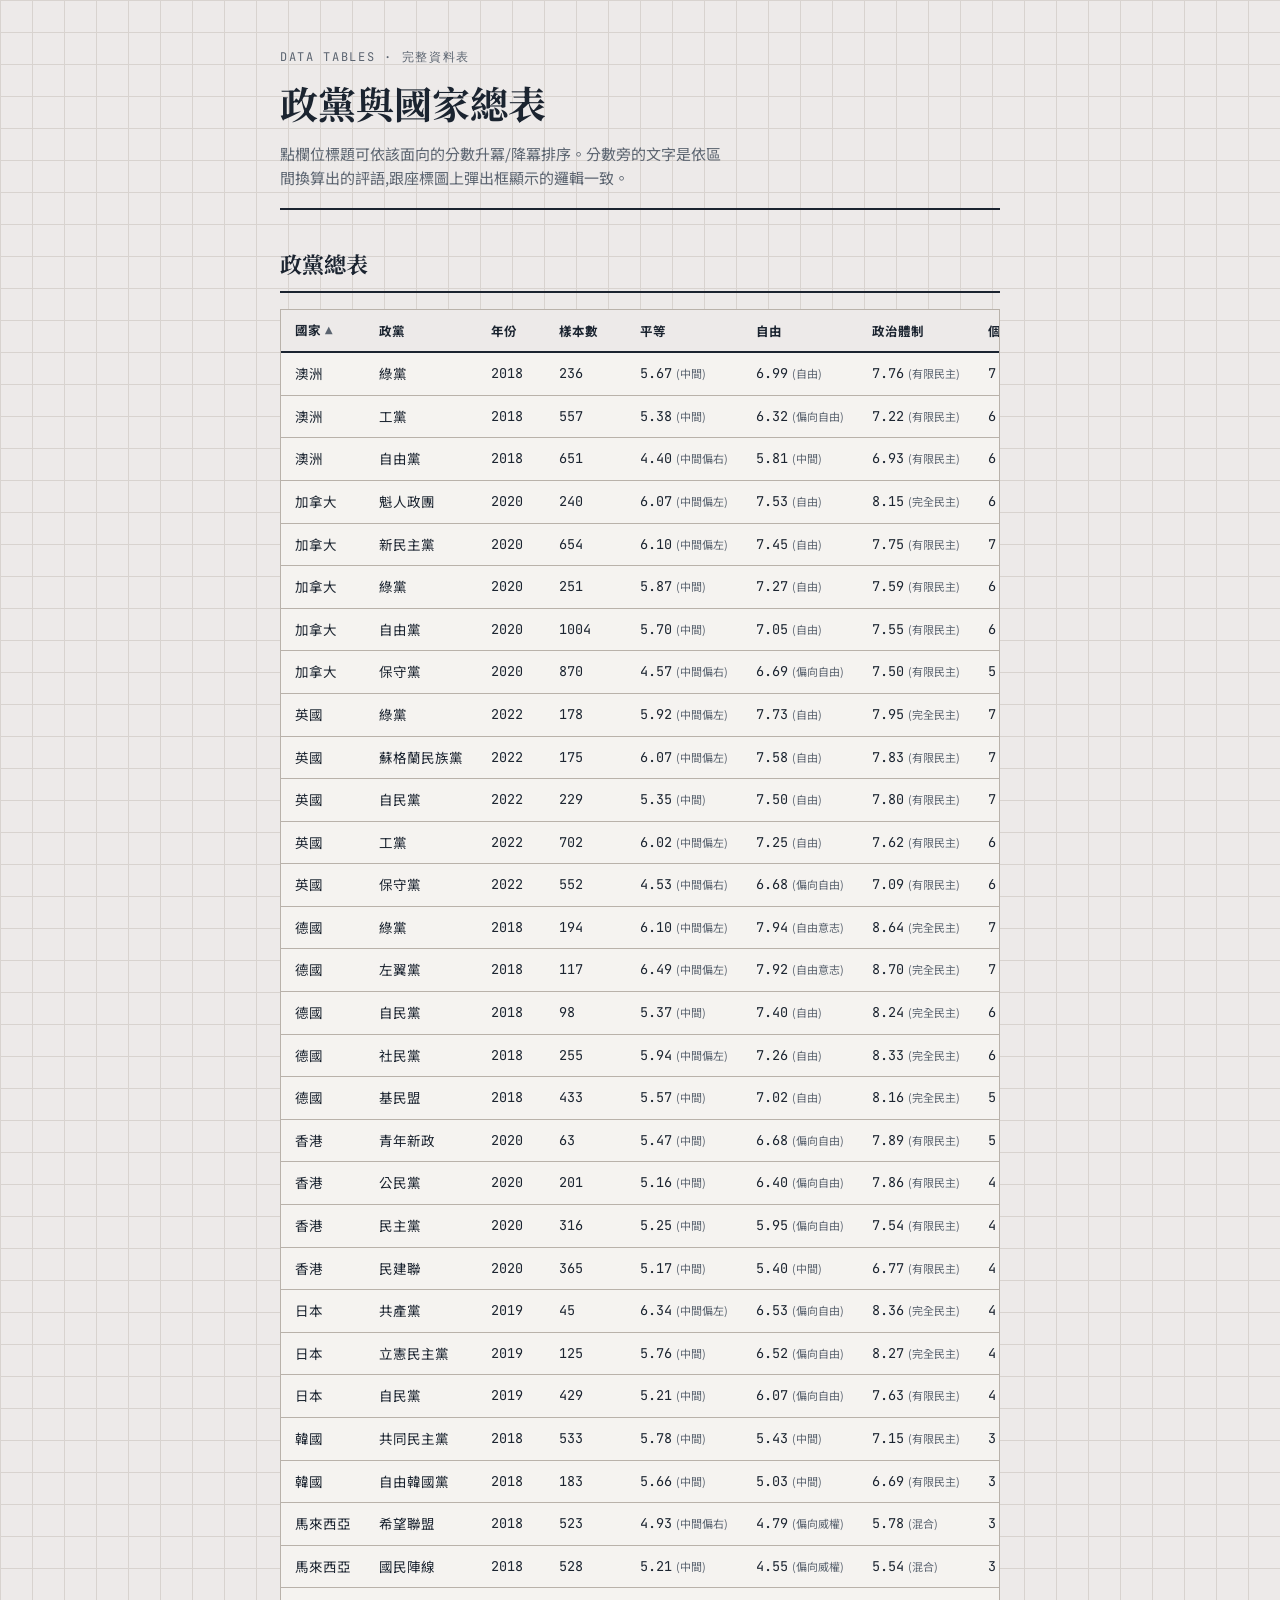
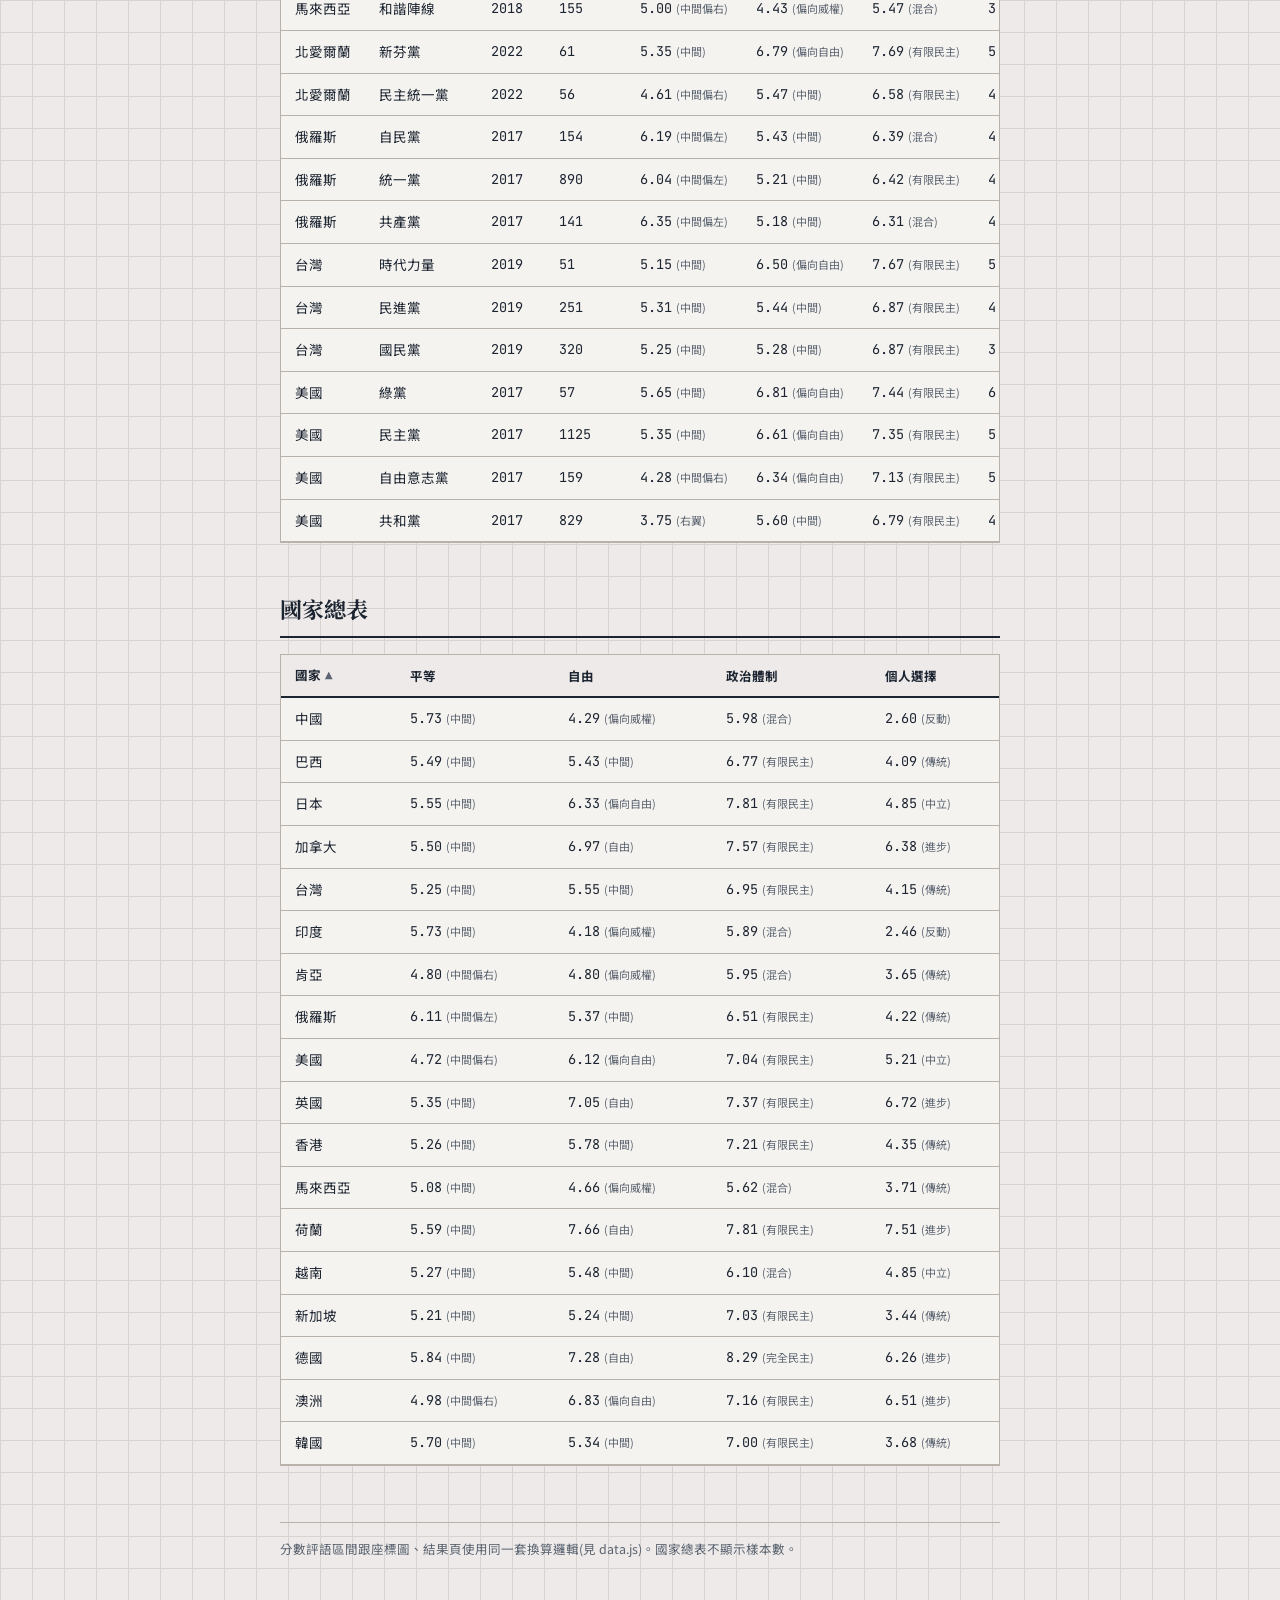
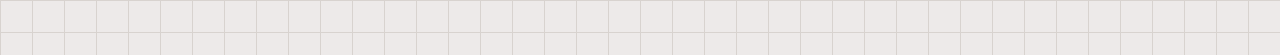
==== data-tables.html @ b5290399 "Add files via upload" ====
<!DOCTYPE html>
<html lang="zh-Hant">
<head>
<meta charset="UTF-8">
<meta name="viewport" content="width=device-width, initial-scale=1.0">
<title>完整資料表 — 政治價值測驗</title>
<link rel="stylesheet" href="style.css">
</head>
<body>
<div class="wrap">

  <header class="masthead">
    <div class="eyebrow">DATA TABLES · 完整資料表</div>
    <h1>政黨與國家總表</h1>
    <p>點欄位標題可依該面向的分數升冪/降冪排序。分數旁的文字是依區間換算出的評語,跟座標圖上彈出框顯示的邏輯一致。</p>
  </header>

  <section>
    <h2 class="section-heading">政黨總表</h2>
    <div class="table-scroll">
      <table class="data-table" id="party-table">
        <thead>
          <tr>
            <th data-key="country" class="sortable">國家</th>
            <th data-key="party" class="sortable">政黨</th>
            <th data-key="year" class="sortable">年份</th>
            <th data-key="n" class="sortable">樣本數</th>
            <th data-key="equality" class="sortable">平等</th>
            <th data-key="liberty" class="sortable">自由</th>
            <th data-key="democracy" class="sortable">政治體制</th>
            <th data-key="individual" class="sortable">個人選擇</th>
          </tr>
        </thead>
        <tbody id="party-tbody"></tbody>
      </table>
    </div>
  </section>

  <section>
    <h2 class="section-heading">國家總表</h2>
    <div class="table-scroll">
      <table class="data-table" id="country-table">
        <thead>
          <tr>
            <th data-key="country" class="sortable">國家</th>
            <th data-key="equality" class="sortable">平等</th>
            <th data-key="liberty" class="sortable">自由</th>
            <th data-key="democracy" class="sortable">政治體制</th>
            <th data-key="individual" class="sortable">個人選擇</th>
          </tr>
        </thead>
        <tbody id="country-tbody"></tbody>
      </table>
    </div>
  </section>

  <div class="footer-note">
    分數評語區間跟座標圖、結果頁使用同一套換算邏輯(見 data.js)。國家總表不顯示樣本數。
  </div>
</div>

<script type="module" src="data-tables.js"></script>
</body>
</html>
---- style.css ----
@import url('https://fonts.googleapis.com/css2?family=Noto+Serif+TC:wght@500;700&family=Noto+Sans+TC:wght@400;500;700&family=JetBrains+Mono:wght@400;600&display=swap');

:root {
  --paper: #EDEAE9;
  --paper-line: #D8D3CF;
  --ink: #1B2430;
  --ink-soft: #5B6470;
  --rule: #B9B2AA;

  --c-equality: #B4791F;   /* 琥珀 */
  --c-liberty: #3B5BA5;    /* 靛藍 */
  --c-democracy: #A63D40;  /* 磚紅 */
  --c-individual: #3F6C51; /* 墨綠 */

  --card: #F5F3F0;
  --focus: #1B2430;
}

* { box-sizing: border-box; }

html { scroll-behavior: smooth; }

body {
  margin: 0;
  background: var(--paper);
  background-image:
    linear-gradient(var(--paper-line) 1px, transparent 1px),
    linear-gradient(90deg, var(--paper-line) 1px, transparent 1px);
  background-size: 32px 32px;
  color: var(--ink);
  font-family: 'Noto Sans TC', sans-serif;
  line-height: 1.6;
  min-height: 100vh;
}

@media (prefers-reduced-motion: reduce) {
  * { animation: none !important; transition: none !important; }
}

.wrap {
  max-width: 760px;
  margin: 0 auto;
  padding: 48px 20px 96px;
}

/* ---------- Header ---------- */
.masthead {
  border-bottom: 2px solid var(--ink);
  padding-bottom: 18px;
  margin-bottom: 36px;
}
.masthead .eyebrow {
  font-family: 'JetBrains Mono', monospace;
  font-size: 12px;
  letter-spacing: 0.14em;
  text-transform: uppercase;
  color: var(--ink-soft);
}
.masthead h1 {
  font-family: 'Noto Serif TC', serif;
  font-weight: 700;
  font-size: clamp(28px, 5vw, 38px);
  margin: 6px 0 8px;
}
.masthead p {
  color: var(--ink-soft);
  font-size: 15px;
  max-width: 56ch;
  margin: 0;
}

/* ---------- Intro screen ---------- */
.intro-card {
  background: var(--card);
  border: 1px solid var(--rule);
  padding: 28px;
}
.intro-card ul {
  padding-left: 20px;
  margin: 16px 0;
}
.intro-card li { margin-bottom: 6px; }

/* ---------- 通用章節樣式(供其他頁面擴充使用) ---------- */
.section-heading {
  font-family: 'Noto Serif TC', serif;
  font-weight: 700;
  font-size: 22px;
  margin: 48px 0 16px;
  padding-bottom: 10px;
  border-bottom: 2px solid var(--ink);
}
section:first-of-type .section-heading { margin-top: 0; }

.content-card {
  background: var(--card);
  border: 1px solid var(--rule);
  padding: 28px;
}
.content-card ul {
  padding-left: 20px;
  margin: 16px 0;
}
.content-card li { margin-bottom: 6px; }
.content-card p:first-child { margin-top: 0; }
.content-card p:last-child { margin-bottom: 0; }

/* ---------- 資料總表 ---------- */
.table-scroll {
  overflow-x: auto;
  border: 1px solid var(--rule);
  background: var(--card);
}
.data-table {
  width: 100%;
  border-collapse: collapse;
  font-size: 13.5px;
  white-space: nowrap;
}
.data-table th, .data-table td {
  padding: 10px 14px;
  text-align: left;
  border-bottom: 1px solid var(--rule);
}
.data-table thead th {
  font-family: 'Noto Sans TC', sans-serif;
  font-weight: 700;
  font-size: 12.5px;
  color: var(--ink);
  background: var(--paper);
  border-bottom: 2px solid var(--ink);
  position: sticky;
  top: 0;
}
.data-table th.sortable {
  cursor: pointer;
  user-select: none;
}
.data-table th.sortable:hover { color: var(--c-liberty); }
.data-table th.sortable::after {
  content: "";
  display: inline-block;
  width: 10px;
  margin-left: 4px;
  font-family: 'JetBrains Mono', monospace;
  color: var(--ink-soft);
}
.data-table th.sorted-asc::after { content: "▲"; }
.data-table th.sorted-desc::after { content: "▼"; }
.data-table td.num {
  font-family: 'JetBrains Mono', monospace;
}
.data-table tbody tr:hover { background: rgba(27,36,48,0.04); }
.table-tier {
  font-family: 'Noto Sans TC', sans-serif;
  font-size: 11px;
  color: var(--ink-soft);
  margin-left: 4px;
}

.btn {
  font-family: 'Noto Sans TC', sans-serif;
  font-weight: 700;
  font-size: 15px;
  border: 2px solid var(--ink);
  background: var(--ink);
  color: var(--paper);
  padding: 13px 26px;
  cursor: pointer;
  letter-spacing: 0.02em;
  transition: transform 0.12s ease, background 0.12s ease;
}
.btn:hover { background: #333c48; }
.btn:active { transform: translateY(1px); }
.btn:focus-visible { outline: 3px solid var(--c-liberty); outline-offset: 2px; }
.btn.secondary {
  background: transparent;
  color: var(--ink);
}
.btn.secondary:hover { background: rgba(27,36,48,0.06); }
.btn:disabled { opacity: 0.35; cursor: not-allowed; }

/* ---------- Progress ---------- */
.progress-row {
  display: flex;
  align-items: baseline;
  justify-content: space-between;
  margin-bottom: 14px;
  font-family: 'JetBrains Mono', monospace;
  font-size: 13px;
  color: var(--ink-soft);
}
.progress-track {
  height: 3px;
  background: var(--rule);
  margin-bottom: 32px;
  position: relative;
}
.progress-fill {
  height: 100%;
  background: var(--ink);
  transition: width 0.25s ease;
}

/* ---------- Question card ---------- */
.q-card {
  background: var(--card);
  border: 1px solid var(--rule);
  padding: 32px 28px;
  margin-bottom: 24px;
}
.q-text {
  font-family: 'Noto Serif TC', serif;
  font-weight: 500;
  font-size: 20px;
  margin: 0 0 20px;
}

.q-item {
  font-family: 'Noto Sans TC', sans-serif;
  font-weight: 700;
  font-size: 16px;
  color: var(--ink);
  margin: 0 0 24px;
}

.pair-labels {
  display: flex;
  justify-content: space-between;
  font-family: 'Noto Sans TC', sans-serif;
  font-weight: 700;
  font-size: 15px;
  color: var(--ink);
  gap: 16px;
  margin-bottom: 24px;
}
.pair-labels span:first-child { text-align: left; }
.pair-labels span:last-child { text-align: right; }

/* scale row: 1-10 buttons */
.scale-row {
  display: flex;
  gap: 6px;
  flex-wrap: nowrap;
}
.scale-row.of4 .scale-btn { flex: 1; }
.scale-btn {
  flex: 1;
  aspect-ratio: 1;
  min-width: 0;
  border: 1.5px solid var(--rule);
  background: var(--paper);
  font-family: 'JetBrains Mono', monospace;
  font-size: 13px;
  color: var(--ink);
  cursor: pointer;
  display: flex;
  align-items: center;
  justify-content: center;
  transition: all 0.1s ease;
}
.scale-btn:hover { border-color: var(--ink); }
.scale-btn:focus-visible { outline: 3px solid var(--c-liberty); outline-offset: 2px; }
.scale-btn.selected {
  background: var(--ink);
  border-color: var(--ink);
  color: var(--paper);
}
.scale-endlabels {
  display: flex;
  justify-content: space-between;
  font-size: 12px;
  color: var(--ink-soft);
  margin-top: 8px;
}

.q-note {
  font-family: 'JetBrains Mono', monospace;
  font-size: 11.5px;
  color: var(--ink-soft);
  margin: -12px 0 20px;
}

.choice-list { display: flex; flex-direction: column; gap: 8px; }
.choice-btn {
  text-align: left;
  border: 1.5px solid var(--rule);
  background: var(--paper);
  padding: 12px 16px;
  font-family: 'Noto Sans TC', sans-serif;
  font-size: 14.5px;
  cursor: pointer;
  transition: all 0.1s ease;
}
.choice-btn:hover { border-color: var(--ink); }
.choice-btn.selected { background: var(--ink); border-color: var(--ink); color: var(--paper); }
.choice-btn:focus-visible { outline: 3px solid var(--c-liberty); outline-offset: 2px; }

.nav-row {
  display: flex;
  justify-content: space-between;
  align-items: center;
}
.nav-hint {
  font-family: 'JetBrains Mono', monospace;
  font-size: 12px;
  color: var(--ink-soft);
}

/* ---------- Ideology panel (nearest party + progress bars) ---------- */
.ideology-panel {
  background: var(--card);
  border: 1.5px solid var(--ink);
  padding: 28px;
  margin-bottom: 8px;
}
.match-sentence {
  font-family: 'Noto Serif TC', serif;
  font-size: 20px;
  font-weight: 500;
  margin: 0 0 26px;
  text-align: center;
}
.match-sentence strong { color: var(--c-democracy); }

.ibar-row { margin-bottom: 22px; }
.ibar-row:last-child { margin-bottom: 0; }
.ibar-tier {
  font-family: 'Noto Serif TC', serif;
  font-weight: 700;
  font-size: 17px;
  text-align: center;
  margin-bottom: 8px;
}
.ibar-tier-value {
  font-family: 'JetBrains Mono', monospace;
  font-weight: 400;
  font-size: 13px;
  color: var(--ink-soft);
  margin-left: 4px;
}
.ibar-track {
  position: relative;
  width: 100%;
  display: flex;
  border: 1px solid var(--rule);
  overflow: hidden;
}
.ibar-track.big { height: 22px; }
.ibar-track.small { height: 10px; }
.ibar-fill-left { background: var(--c-equality); }
.ibar-fill-right { background: var(--c-democracy); }
.ibar-fill-single { background: var(--c-liberty); height: 100%; }
.ibar-marker {
  position: absolute;
  top: -3px;
  bottom: -3px;
  width: 2px;
  background: var(--ink);
  transform: translateX(-1px);
}
.ibar-endlabels {
  display: flex;
  justify-content: space-between;
  font-size: 12px;
  color: var(--ink-soft);
  margin-top: 6px;
}
.ibar-explanation {
  font-size: 12.5px;
  margin: 8px 0 0;
  line-height: 1.5;
  text-align: center;
}
.ibar-explanation.placeholder {
  color: var(--ink-soft);
}

.ibar-small-group {
  margin-top: 26px;
  padding-top: 20px;
  display: grid;
  grid-template-columns: 1fr 1fr;
  gap: 20px;
}
.ibar-small-header {
  display: flex;
  justify-content: space-between;
  font-size: 13px;
  margin-bottom: 6px;
}
.ibar-small-header strong { font-family: 'JetBrains Mono', monospace; }

.ibar-overall-note {
  margin-top: 24px;
  padding-top: 18px;
  border-top: 1px solid var(--rule);
  font-size: 13px;
  line-height: 1.6;
  text-align: center;
}
.ibar-overall-note.placeholder {
  color: var(--ink-soft);
  text-align: center;
}

@media (max-width: 480px) {
  .ibar-small-group { grid-template-columns: 1fr; }
}

.chart-block { margin: 40px 0; }
.chart-percentile {
  font-family: 'JetBrains Mono', monospace;
  font-size: 12.5px;
  color: var(--ink-soft);
  line-height: 1.6;
  border: 1px solid var(--rule);
  background: var(--card);
  padding: 10px 14px;
  margin-bottom: 14px;
}
.chart-percentile:empty { display: none; }
.chart-percentile p { margin: 0; }
.chart-head {
  display: flex;
  justify-content: space-between;
  align-items: baseline;
  margin-bottom: 10px;
  flex-wrap: wrap;
  gap: 10px;
}
.chart-title-group {
  display: inline-flex;
  align-items: center;
  gap: 8px;
}
.chart-title {
  font-family: 'Noto Serif TC', serif;
  font-weight: 700;
  font-size: 18px;
}
.info-btn {
  width: 20px;
  height: 20px;
  border-radius: 50%;
  border: 1.5px solid var(--ink-soft);
  background: transparent;
  color: var(--ink-soft);
  font-family: 'JetBrains Mono', monospace;
  font-size: 12px;
  line-height: 1;
  cursor: pointer;
  display: inline-flex;
  align-items: center;
  justify-content: center;
  padding: 0;
}
.info-btn:focus-visible { outline: 3px solid var(--c-liberty); outline-offset: 2px; }
@media (hover: hover) and (pointer: fine) {
  .info-btn:hover { border-color: var(--ink); color: var(--ink); }
}
.toggle-group {
  display: inline-flex;
  border: 1.5px solid var(--ink);
}
.toggle-group button {
  font-family: 'JetBrains Mono', monospace;
  font-size: 12px;
  padding: 6px 12px;
  border: none;
  background: transparent;
  color: var(--ink);
  cursor: pointer;
}
.toggle-group button.active { background: var(--ink); color: var(--paper); }
.toggle-group button:not(:last-child) { border-right: 1.5px solid var(--ink); }

svg.chart {
  width: 100%;
  height: auto;
  background: var(--card);
  border: 1px solid var(--rule);
}
.chart text { font-family: 'JetBrains Mono', monospace; fill: var(--ink-soft); }
.chart .axis-label { font-family: 'Noto Sans TC', sans-serif; fill: var(--ink); font-weight: 700; font-size: 13px; }
.chart .pole-label {
  font-family: 'Noto Sans TC', sans-serif;
  font-weight: 700;
  font-size: 12px;
  letter-spacing: 0.03em;
  fill: var(--ink-soft);
  opacity: 0.8;
}
.chart .party-dot { fill: #9aa3ad; opacity: 0.55; }
.chart .country-dot { fill: var(--c-democracy); opacity: 0.7; }
.chart .other-dot { fill: #3B5BA5; opacity: 0.55; }
.chart .dot-hitarea { cursor: pointer; }
.chart .dot-label {
  font-family: 'Noto Sans TC', sans-serif;
  font-size: 4.5px;
  fill: var(--ink-soft);
  pointer-events: none;
}
.chart .dot-label-country {
  font-size: 5px;
  font-weight: 700;
  fill: var(--c-democracy);
}
.chart .me-dot { fill: var(--c-democracy); stroke: var(--paper); stroke-width: 2; }
.chart .me-cross { stroke: var(--ink); stroke-width: 1.4; }

/* 只在滑鼠裝置上才顯示 hover 高亮,避免手機因為 :hover 規則導致第一下點擊被吃掉、要點兩下才有反應 */
@media (hover: hover) and (pointer: fine) {
  .chart .party-dot.dot-hovered { opacity: 1; }
  .chart .country-dot.dot-hovered { opacity: 1; }
  .chart .other-dot.dot-hovered { opacity: 1; }
}

.footer-actions {
  display: flex;
  gap: 12px;
  margin-top: 12px;
  flex-wrap: wrap;
}

.status-msg {
  font-family: 'JetBrains Mono', monospace;
  font-size: 13px;
  margin-top: 10px;
}
.status-msg.ok { color: var(--c-individual); }
.status-msg.err { color: var(--c-democracy); }

.hidden { display: none !important; }

/* ---------- Dot click popover ---------- */
.dot-popover {
  position: fixed;
  z-index: 50;
  background: var(--ink);
  color: var(--paper);
  padding: 12px 14px;
  min-width: 150px;
  max-width: 220px;
  box-shadow: 0 6px 18px rgba(0,0,0,0.22);
  --arrow-left: 50%;
}
.dot-popover-title {
  font-family: 'Noto Sans TC', sans-serif;
  font-weight: 700;
  font-size: 14px;
  margin-bottom: 8px;
  padding-bottom: 6px;
  border-bottom: 1px solid rgba(237,234,233,0.25);
}
.dot-popover-row {
  display: flex;
  justify-content: space-between;
  gap: 12px;
  font-family: 'JetBrains Mono', monospace;
  font-size: 13px;
  margin-top: 4px;
}
.dot-popover-n {
  font-family: 'JetBrains Mono', monospace;
  font-size: 11px;
  color: rgba(237,234,233,0.6);
  margin-bottom: 6px;
}
.dot-popover-row span { color: rgba(237,234,233,0.7); }
.dot-popover-tier {
  font-family: 'Noto Sans TC', sans-serif;
  font-weight: 400;
  font-size: 11px;
  color: rgba(237,234,233,0.7);
  margin-left: 4px;
}
.dot-popover::after {
  content: "";
  position: absolute;
  left: var(--arrow-left);
  width: 10px;
  height: 10px;
  background: var(--ink);
  transform: translateX(-50%) rotate(45deg);
}
.dot-popover.arrow-bottom::after { bottom: -5px; }
.dot-popover.arrow-top::after { top: -5px; }

.notes-block {
  background: #FFFFFF;
  border: 1px solid var(--rule);
  padding: 28px;
  margin: 32px 0;
  min-height: 120px;
}
.notes-block .placeholder {
  color: var(--ink-soft);
  text-align: center;
  margin: 0;
}

.footer-note {
  margin-top: 56px;
  padding-top: 16px;
  border-top: 1px solid var(--rule);
  font-size: 12.5px;
  color: var(--ink-soft);
}

@media (max-width: 480px) {
  .score-grid { grid-template-columns: repeat(2, 1fr); }
  .scale-row { gap: 4px; }
  .scale-btn { font-size: 11px; }
}
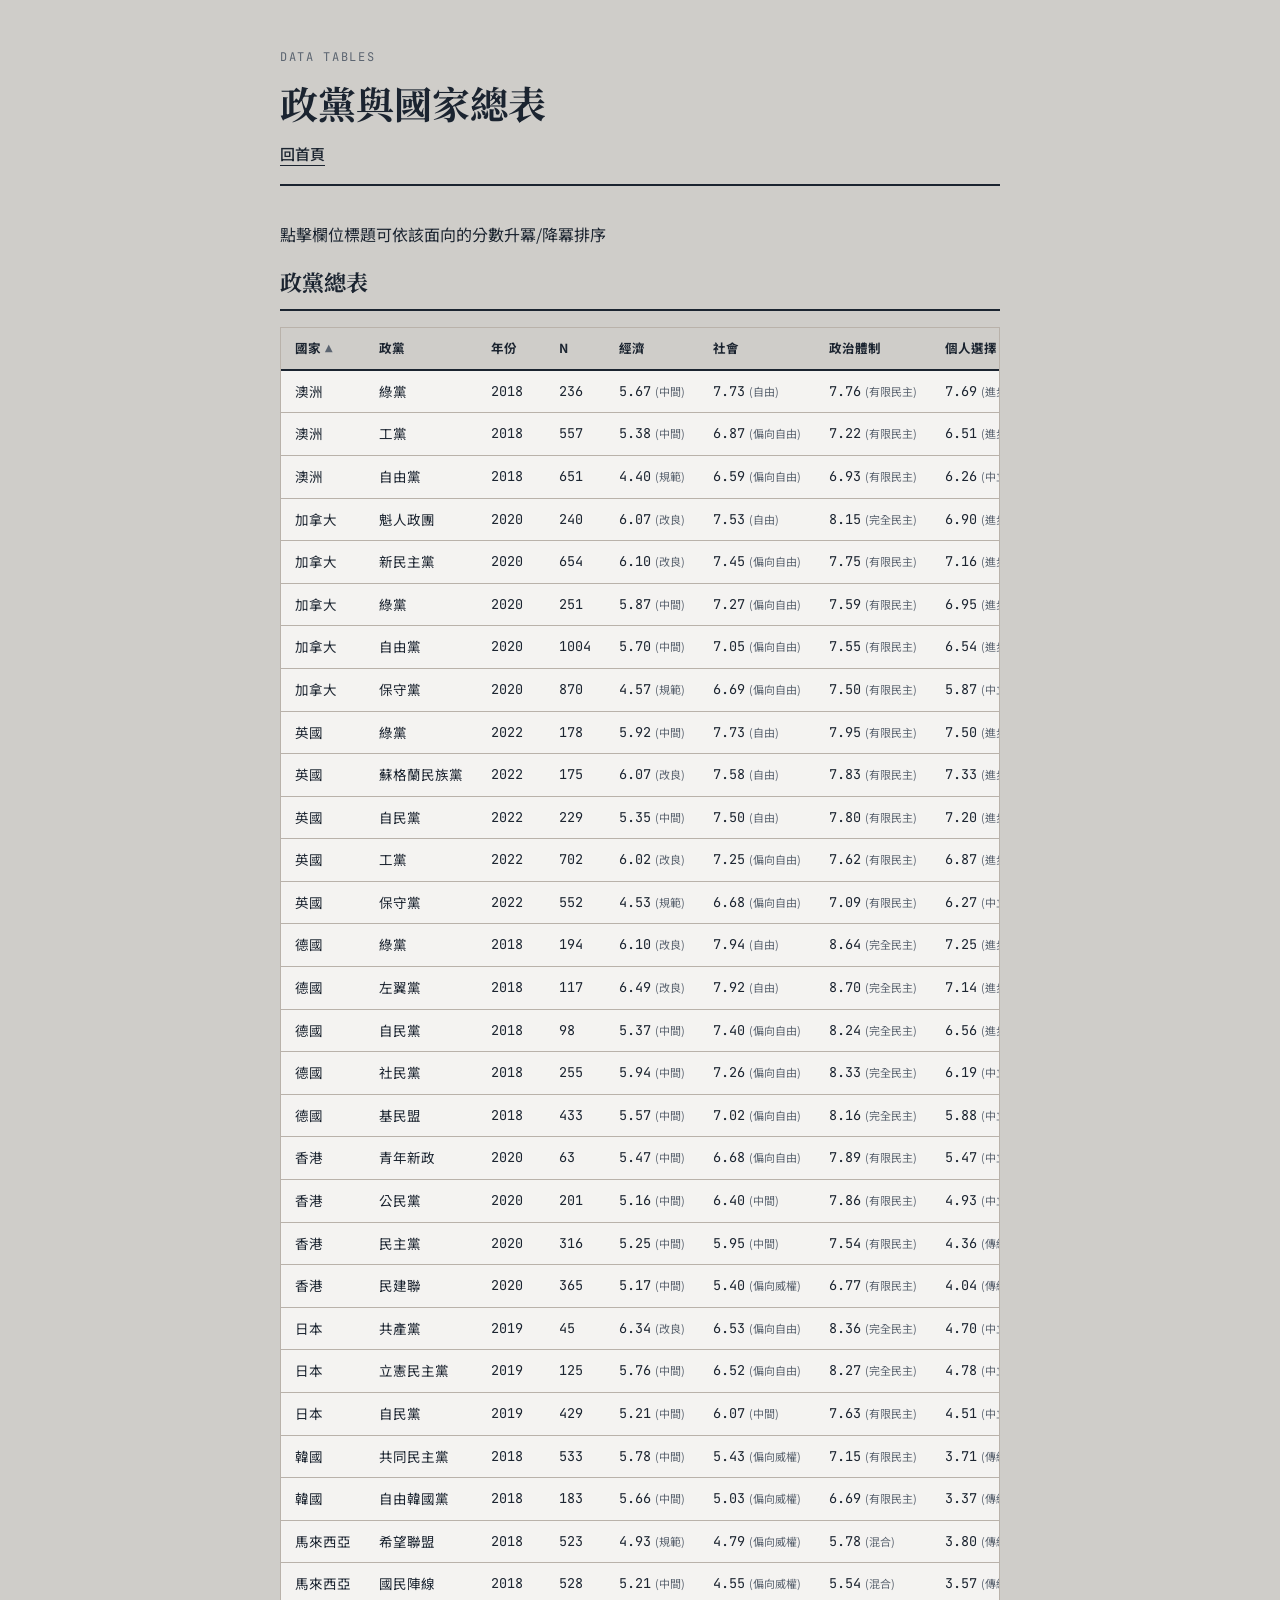
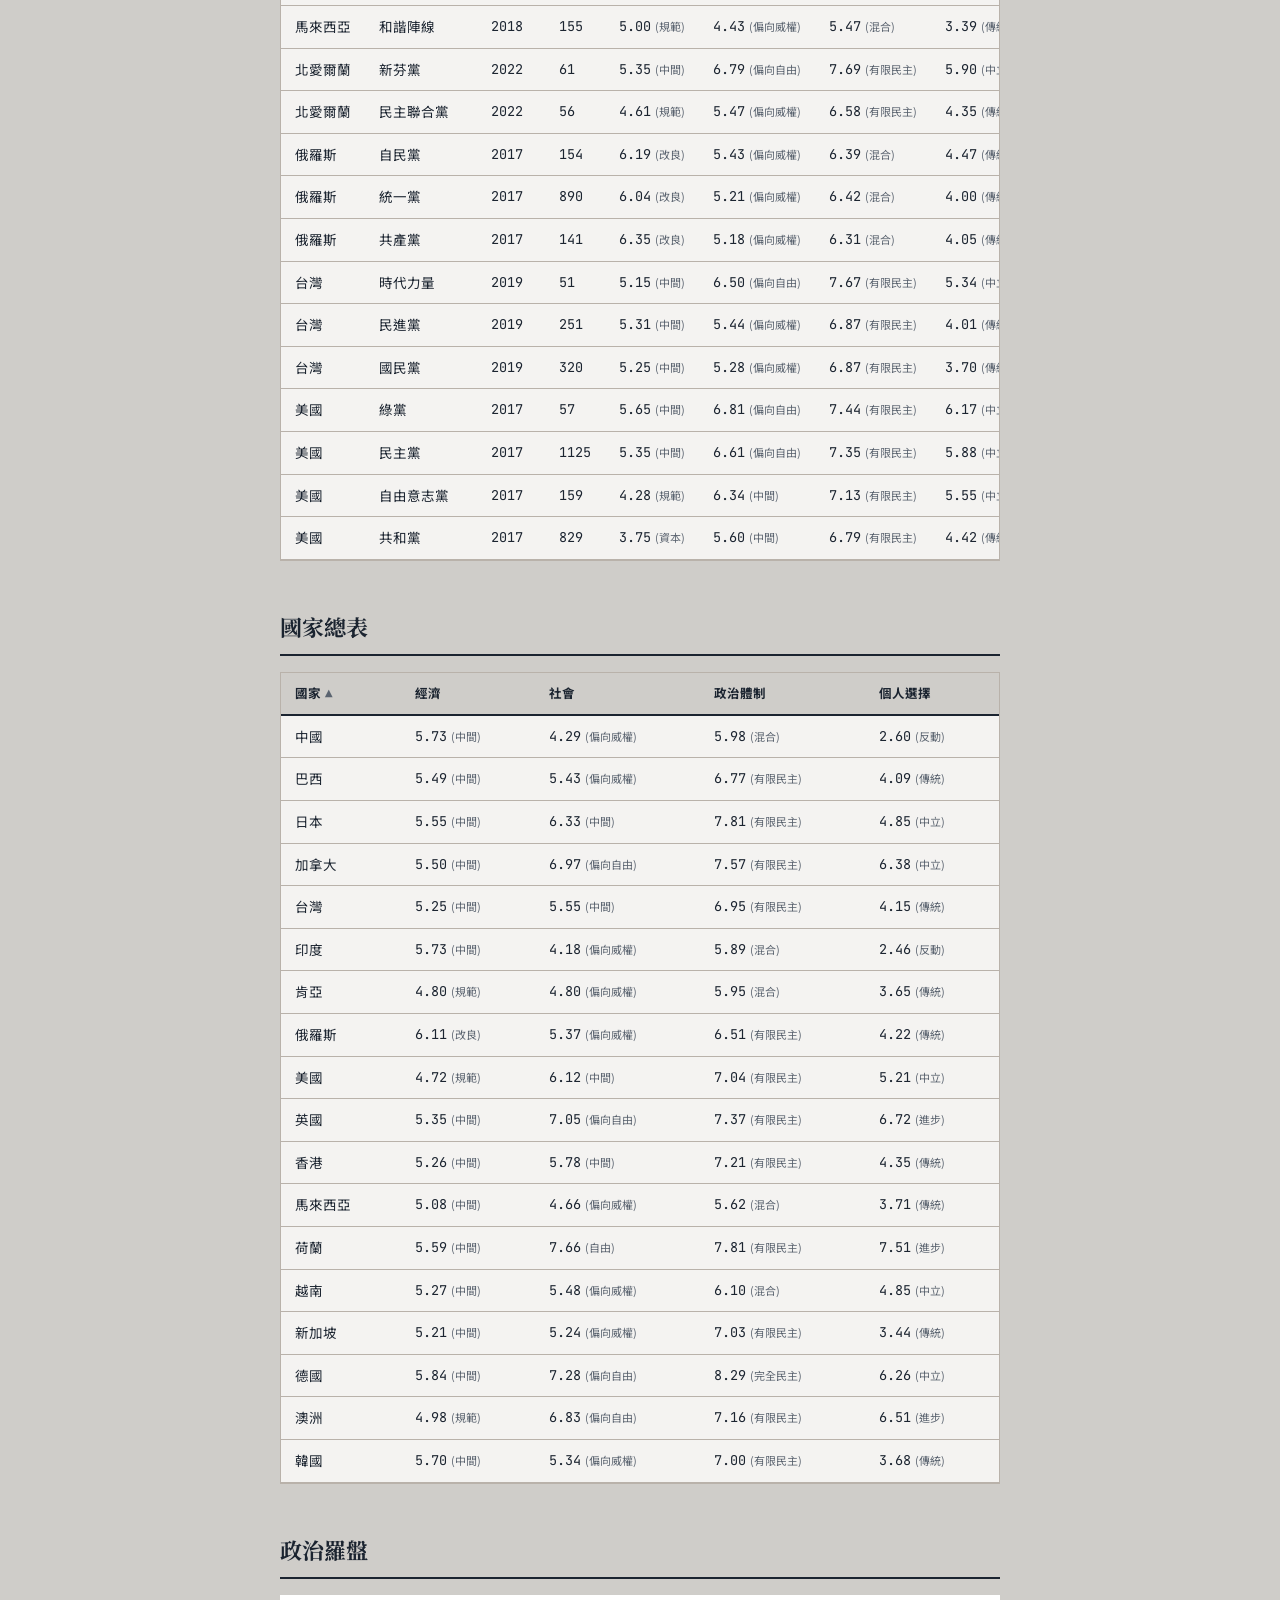
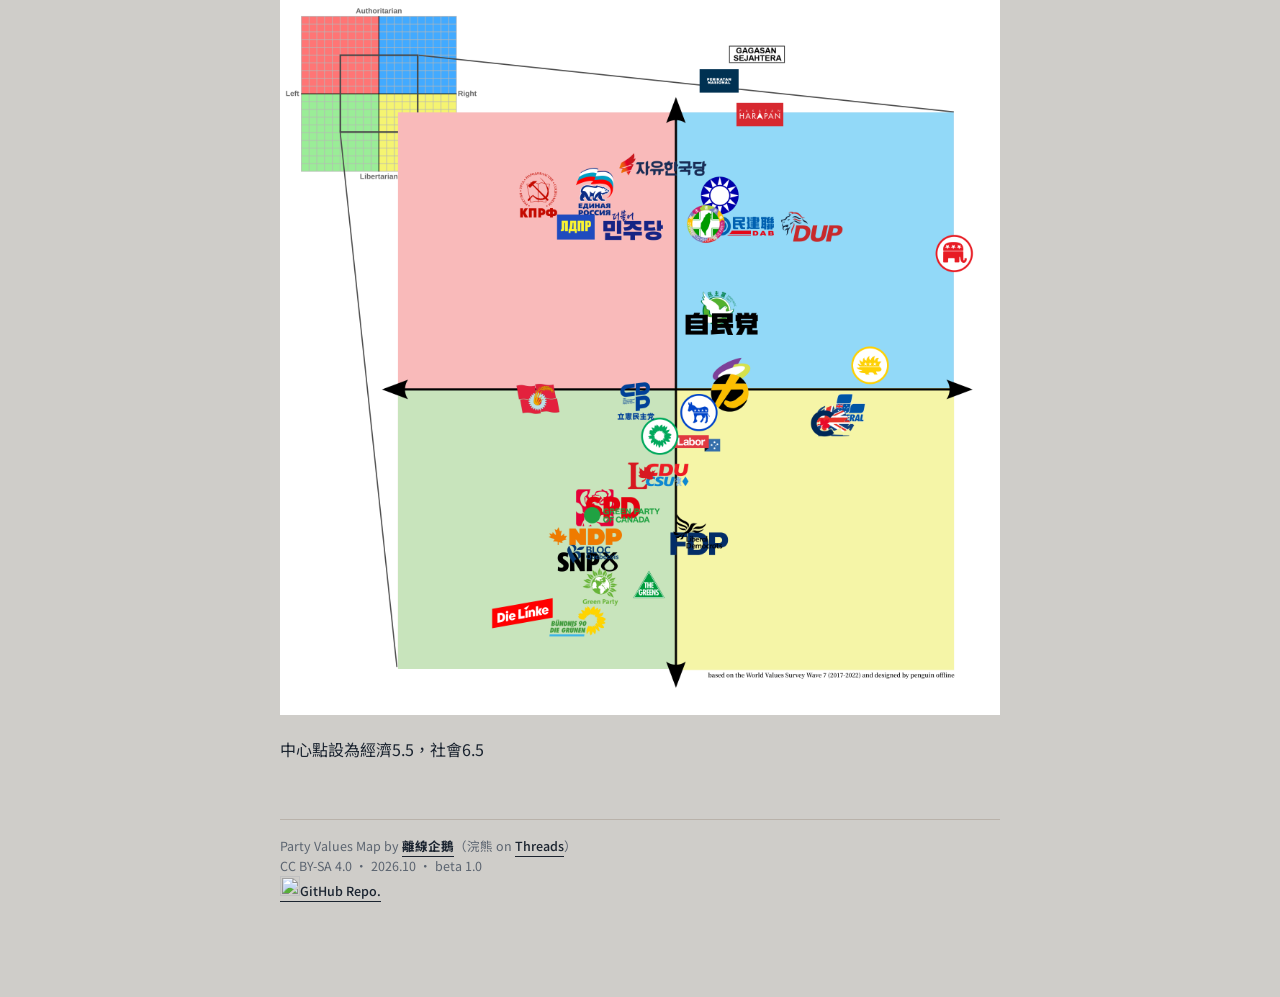
==== commit b9fee997: "手動修改用詞和footer" ====
--- a/data-tables.html
+++ b/data-tables.html
@@ -3,18 +3,19 @@
 <head>
 <meta charset="UTF-8">
 <meta name="viewport" content="width=device-width, initial-scale=1.0">
-<title>完整資料表 — 政治價值測驗</title>
+<title>世界政黨地圖 · 政黨與國家總表</title>
 <link rel="stylesheet" href="style.css">
 </head>
 <body>
 <div class="wrap">
 
   <header class="masthead">
-    <div class="eyebrow">DATA TABLES · 完整資料表</div>
+    <div class="eyebrow">DATA TABLES</div>
     <h1>政黨與國家總表</h1>
-    <p>點欄位標題可依該面向的分數升冪/降冪排序。分數旁的文字是依區間換算出的評語,跟座標圖上彈出框顯示的邏輯一致。</p>
+    <p><a href="https://pengoffline.github.io/party-map/" class="internal-link">回首頁</a></p>
   </header>
 
+  <p>點擊欄位標題可依該面向的分數升冪/降冪排序</p>
   <section>
     <h2 class="section-heading">政黨總表</h2>
     <div class="table-scroll">
@@ -24,9 +25,9 @@
             <th data-key="country" class="sortable">國家</th>
             <th data-key="party" class="sortable">政黨</th>
             <th data-key="year" class="sortable">年份</th>
-            <th data-key="n" class="sortable">樣本數</th>
-            <th data-key="equality" class="sortable">平等</th>
-            <th data-key="liberty" class="sortable">自由</th>
+            <th data-key="n" class="sortable">N</th>
+            <th data-key="equality" class="sortable">經濟</th>
+            <th data-key="liberty" class="sortable">社會</th>
             <th data-key="democracy" class="sortable">政治體制</th>
             <th data-key="individual" class="sortable">個人選擇</th>
           </tr>
@@ -43,8 +44,8 @@
         <thead>
           <tr>
             <th data-key="country" class="sortable">國家</th>
-            <th data-key="equality" class="sortable">平等</th>
-            <th data-key="liberty" class="sortable">自由</th>
+            <th data-key="equality" class="sortable">經濟</th>
+            <th data-key="liberty" class="sortable">社會</th>
             <th data-key="democracy" class="sortable">政治體制</th>
             <th data-key="individual" class="sortable">個人選擇</th>
           </tr>
@@ -54,8 +55,17 @@
     </div>
   </section>
 
+<section>
+  <h2 class="section-heading">政治羅盤</h2>
+    <img src="https://pengoffline.github.io/party-map/pictures/world_party.png" style="width: 100%; height: auto;">
+    <p>中心點設為經濟5.5，社會6.5</p>
+</section>
+  
   <div class="footer-note">
-    分數評語區間跟座標圖、結果頁使用同一套換算邏輯(見 data.js)。國家總表不顯示樣本數。
+    Party Values Map by <a href="https://linktr.ee/penguin.offline" class="internal-link"><b>離線企鵝</b></a>（浣熊 on <a href="https://www.threads.com/@_321raccoon" class="internal-link">Threads</a>）<br>
+    CC BY-SA 4.0 · 2026.10 · beta 1.0<br>
+    <a href="https://github.com/pengoffline/party-map/tree/main" class="internal-link"><img src="https://upload.wikimedia.org/wikipedia/commons/c/c2/GitHub_Invertocat_Logo.svg" width="20" height="20">GitHub Repo.</a>
+  </div>
   </div>
 </div>
 
--- a/style.css
+++ b/style.css
@@ -1,21 +1,46 @@
+/* ============================================================
+   政治價值測驗 — 全站樣式表
+   ------------------------------------------------------------
+   視覺風格:「量表紙本 / 方格紙」——米杏底 + 方格背景,墨藍文字,
+   標題用襯線字(像正式文件/選票),數據用等寬字(像儀表數字)。
+
+   共用給多個頁面:index.html(測驗+結果)、data-tables.html(總表)、
+   blank-template.html(擴充頁面範本)都引用這一份檔案。
+
+   四個維度各自有專屬顏色,全站統一,新增樣式時盡量沿用這套顏色語意:
+     --c-equality   平等 / 經濟軸
+     --c-liberty    自由 / 社會軸
+     --c-democracy  民主 / 政治體制軸
+     --c-individual 個人 / 個人選擇軸
+   ============================================================ */
+
 @import url('https://fonts.googleapis.com/css2?family=Noto+Serif+TC:wght@500;700&family=Noto+Sans+TC:wght@400;500;700&family=JetBrains+Mono:wght@400;600&display=swap');
 
+/* ---------- 全域顏色 / 字體變數 ---------- */
 :root {
-  --paper: #EDEAE9;
-  --paper-line: #D8D3CF;
-  --ink: #1B2430;
-  --ink-soft: #5B6470;
-  --rule: #B9B2AA;
-
-  --c-equality: #B4791F;   /* 琥珀 */
-  --c-liberty: #3B5BA5;    /* 靛藍 */
-  --c-democracy: #A63D40;  /* 磚紅 */
-  --c-individual: #3F6C51; /* 墨綠 */
-
-  --card: #F5F3F0;
-  --focus: #1B2430;
-}
-
+  --paper: #cfcdc9;       /* 頁面底色(米杏方格紙) */
+  --paper-line: #D8D3CF;  /* 方格紙格線顏色 */
+  --ink: #1B2430;         /* 主要文字/邊框顏色(墨藍) */
+  --ink-soft: #5B6470;    /* 次要文字顏色(較淡的墨藍灰) */
+  --rule: #B9B2AA;        /* 一般分隔線/邊框顏色(卡片邊框、表格格線等) */
+
+  /* 四個維度的識別色,全站統一使用,不要另外開新顏色 */
+  --c-equality: #FF7575;   /* 黃 — 平等 / 經濟軸 */
+  --c-liberty: #3B5BA5;    /* 藍 — 自由 / 社會軸 */
+  --c-democracy: #A63D40;  /* 黃 — 民主 / 政治體制軸(也拿來當「你的點」跟強調色用) */
+  --c-individual: #9AED97; /* 綠 — 個人 / 個人選擇軸 */
+
+  --card: #f4f3f1;   /* 卡片/區塊背景色(比頁面底色稍亮的米色) */
+  --focus: #1B2430;  /* 目前未實際使用,保留給未來 focus 樣式擴充 */
+
+  /* 結果頁四條進度條專用的粉彩填色(與上面文字/圖表用的深色識別色分開管理) */
+  --bar-equality: #FF7575;   /* 紅色 / 經濟軸 */
+  --bar-liberty: #9AED97;    /* 綠色 / 社會軸 */
+  --bar-democracy: #F5F471;  /* 黃色 / 政治體制軸 */
+  --bar-individual: #42AAFF; /* 藍色 / 個人選擇軸 */
+}
+
+/* ---------- 基本重置 / 版面 ---------- */
 * { box-sizing: border-box; }
 
 html { scroll-behavior: smooth; }
@@ -23,33 +48,33 @@
 body {
   margin: 0;
   background: var(--paper);
-  background-image:
-    linear-gradient(var(--paper-line) 1px, transparent 1px),
-    linear-gradient(90deg, var(--paper-line) 1px, transparent 1px);
-  background-size: 32px 32px;
   color: var(--ink);
   font-family: 'Noto Sans TC', sans-serif;
   line-height: 1.6;
   min-height: 100vh;
 }
 
+/* 使用者開啟「減少動態效果」的系統設定時,關閉所有動畫/轉場 */
 @media (prefers-reduced-motion: reduce) {
   * { animation: none !important; transition: none !important; }
 }
 
+/* 全站內容外層容器,固定最大寬度、置中,手機版靠 padding 留邊 */
 .wrap {
   max-width: 760px;
   margin: 0 auto;
   padding: 48px 20px 96px;
 }
 
-/* ---------- Header ---------- */
+/* 頁首大標題區(masthead)
+   用在每個頁面最上方:小標籤 + 大標題 + 一段說明文字*/
 .masthead {
   border-bottom: 2px solid var(--ink);
   padding-bottom: 18px;
   margin-bottom: 36px;
 }
 .masthead .eyebrow {
+  /* 標題上方的小標籤,例如「POLITICAL VALUES SURVEY」 */
   font-family: 'JetBrains Mono', monospace;
   font-size: 12px;
   letter-spacing: 0.14em;
@@ -59,17 +84,19 @@
 .masthead h1 {
   font-family: 'Noto Serif TC', serif;
   font-weight: 700;
-  font-size: clamp(28px, 5vw, 38px);
+  font-size: clamp(28px, 5vw, 38px); /* 隨螢幕寬度縮放,手機不會爆版 */
   margin: 6px 0 8px;
 }
 .masthead p {
   color: var(--ink-soft);
   font-size: 15px;
-  max-width: 56ch;
+  max-width: 56ch; /* 限制每行字數,避免大螢幕上一行太長不好讀 */
   margin: 0;
 }
 
-/* ---------- Intro screen ---------- */
+/* ============================================================
+   首頁介紹畫面(intro screen,index.html #screen-intro)
+   ============================================================ */
 .intro-card {
   background: var(--card);
   border: 1px solid var(--rule);
@@ -81,8 +108,12 @@
 }
 .intro-card li { margin-bottom: 6px; }
 
-/* ---------- 通用章節樣式(供其他頁面擴充使用) ---------- */
+/* ============================================================
+   通用章節樣式(給 data-tables.html / blank-template.html 等
+   「首頁以外的頁面」使用,用來做出跟首頁一致的章節區塊)
+   ============================================================ */
 .section-heading {
+  /* 章節標題:襯線粗體 + 底線,呼應 .masthead h1 的風格但層級較小 */
   font-family: 'Noto Serif TC', serif;
   font-weight: 700;
   font-size: 22px;
@@ -90,9 +121,11 @@
   padding-bottom: 10px;
   border-bottom: 2px solid var(--ink);
 }
+/* 頁面第一個章節標題不用留這麼多上方留白(masthead 已經有留白了) */
 section:first-of-type .section-heading { margin-top: 0; }
 
 .content-card {
+  /* 一般內文卡片,樣式跟 .intro-card / .q-card 系出同源(米色卡片+邊框) */
   background: var(--card);
   border: 1px solid var(--rule);
   padding: 28px;
@@ -105,8 +138,11 @@
 .content-card p:first-child { margin-top: 0; }
 .content-card p:last-child { margin-bottom: 0; }
 
-/* ---------- 資料總表 ---------- */
+/* ============================================================
+   資料總表(data-tables.html:政黨總表 / 國家總表)
+   ============================================================ */
 .table-scroll {
+  /* 表格在手機上可能會太寬,外層包一層可以左右滑動的容器 */
   overflow-x: auto;
   border: 1px solid var(--rule);
   background: var(--card);
@@ -115,7 +151,7 @@
   width: 100%;
   border-collapse: collapse;
   font-size: 13.5px;
-  white-space: nowrap;
+  white-space: nowrap; /* 每個儲存格內容不換行,避免表格高度亂跳 */
 }
 .data-table th, .data-table td {
   padding: 10px 14px;
@@ -129,14 +165,15 @@
   color: var(--ink);
   background: var(--paper);
   border-bottom: 2px solid var(--ink);
-  position: sticky;
+  position: sticky; /* 往下滑動內容時表頭固定不動 */
   top: 0;
 }
 .data-table th.sortable {
   cursor: pointer;
-  user-select: none;
+  user-select: none; /* 避免連續點擊排序時不小心選取到文字 */
 }
 .data-table th.sortable:hover { color: var(--c-liberty); }
+/* 用 ::after 偽元素預留排序箭頭的位置,平常是空的,排序後才會顯示 ▲/▼ */
 .data-table th.sortable::after {
   content: "";
   display: inline-block;
@@ -148,16 +185,21 @@
 .data-table th.sorted-asc::after { content: "▲"; }
 .data-table th.sorted-desc::after { content: "▼"; }
 .data-table td.num {
+  /* 數字類欄位(分數、年份、樣本數)一律用等寬字,方便直向比對數字 */
   font-family: 'JetBrains Mono', monospace;
 }
 .data-table tbody tr:hover { background: rgba(27,36,48,0.04); }
 .table-tier {
+  /* 分數欄位裡跟在數字後面的評語文字,例如「6.75(中間偏左)」的「(中間偏左)」 */
   font-family: 'Noto Sans TC', sans-serif;
   font-size: 11px;
   color: var(--ink-soft);
   margin-left: 4px;
 }
 
+/* ============================================================
+   按鈕(全站共用:開始測驗、上一題/下一題、重新測驗等)
+   ============================================================ */
 .btn {
   font-family: 'Noto Sans TC', sans-serif;
   font-weight: 700;
@@ -171,16 +213,21 @@
   transition: transform 0.12s ease, background 0.12s ease;
 }
 .btn:hover { background: #333c48; }
-.btn:active { transform: translateY(1px); }
+.btn:active { transform: translateY(1px); } /* 按下去有輕微下沉回饋 */
 .btn:focus-visible { outline: 3px solid var(--c-liberty); outline-offset: 2px; }
 .btn.secondary {
+  /* 次要按鈕(例如「上一題」「重新測驗」):鏤空樣式,不搶主要按鈕的視覺焦點 */
   background: transparent;
   color: var(--ink);
 }
 .btn.secondary:hover { background: rgba(27,36,48,0.06); }
 .btn:disabled { opacity: 0.35; cursor: not-allowed; }
 
-/* ---------- Progress ---------- */
+/* ============================================================
+   測驗進度條(quiz #progress-label / #progress-fill)
+   計分題(26 題)用真實比例;附加題(demoAnswers 那 4 題)
+   固定顯示滿格,詳見 app.js renderDemoQuestion() 的註解
+   ============================================================ */
 .progress-row {
   display: flex;
   align-items: baseline;
@@ -202,7 +249,9 @@
   transition: width 0.25s ease;
 }
 
-/* ---------- Question card ---------- */
+/* ============================================================
+   單一題目卡片(quiz #quiz-root 裡動態產生的內容)
+   ============================================================ */
 .q-card {
   background: var(--card);
   border: 1px solid var(--rule);
@@ -210,6 +259,7 @@
   margin-bottom: 24px;
 }
 .q-text {
+  /* 題幹(每組共用的引導句,例如「你比較支持以下的哪個敘述?」) */
   font-family: 'Noto Serif TC', serif;
   font-weight: 500;
   font-size: 20px;
@@ -217,19 +267,21 @@
 }
 
 .q-item {
-  font-family: 'Noto Sans TC', sans-serif;
-  font-weight: 700;
-  font-size: 16px;
+  /* 個別題目的具體敘述文字(例如某一條政策的名稱) */
+  font-family: 'Noto Serif TC', serif;
+  font-weight: 700;
+  font-size: 18px;
   color: var(--ink);
   margin: 0 0 24px;
 }
 
 .pair-labels {
+  /* 兩極敘述題(pair10)專用:左右各顯示一句相對的敘述 */
   display: flex;
   justify-content: space-between;
-  font-family: 'Noto Sans TC', sans-serif;
-  font-weight: 700;
-  font-size: 15px;
+  font-family: 'Noto Serif TC', serif;
+  font-weight: 700;
+  font-size: 18px;
   color: var(--ink);
   gap: 16px;
   margin-bottom: 24px;
@@ -237,17 +289,18 @@
 .pair-labels span:first-child { text-align: left; }
 .pair-labels span:last-child { text-align: right; }
 
-/* scale row: 1-10 buttons */
+/* ---------- 1-10(或 1-4)數字方格選項列 ---------- */
 .scale-row {
   display: flex;
   gap: 6px;
   flex-wrap: nowrap;
 }
+/* .of4 用在 4 分制題目(agree4),只有 4 顆按鈕,所以每顆可以分配更寬 */
 .scale-row.of4 .scale-btn { flex: 1; }
 .scale-btn {
   flex: 1;
-  aspect-ratio: 1;
-  min-width: 0;
+  aspect-ratio: 1; /* 維持正方形按鈕 */
+  min-width: 0;    /* 允許在 flex 容器裡縮得比內容還窄,避免 10 顆按鈕在小螢幕上爆版 */
   border: 1.5px solid var(--rule);
   background: var(--paper);
   font-family: 'JetBrains Mono', monospace;
@@ -267,20 +320,25 @@
   color: var(--paper);
 }
 .scale-endlabels {
+  /* 數字方格下方兩端的文字說明,例如「從不正當」/「總是正當」 */
   display: flex;
   justify-content: space-between;
-  font-size: 12px;
+  font-family: 'Noto Sans TC', sans-serif;
+  font-weight: 500;
+  font-size: 14px;
   color: var(--ink-soft);
   margin-top: 8px;
 }
 
 .q-note {
+  /* 附加題(不影響分析結果的那 4 題)專用的小提示文字,置於題幹下方 */
   font-family: 'JetBrains Mono', monospace;
   font-size: 11.5px;
   color: var(--ink-soft);
   margin: -12px 0 20px;
 }
 
+/* ---------- 文字選項按鈕列(附加題的居住地/政黨支持度/年齡) ---------- */
 .choice-list { display: flex; flex-direction: column; gap: 8px; }
 .choice-btn {
   text-align: left;
@@ -297,6 +355,7 @@
 .choice-btn:focus-visible { outline: 3px solid var(--c-liberty); outline-offset: 2px; }
 
 .nav-row {
+  /* 每題卡片下方的「上一題 / 已作答提示 / 下一題」列 */
   display: flex;
   justify-content: space-between;
   align-items: center;
@@ -307,25 +366,31 @@
   color: var(--ink-soft);
 }
 
-/* ---------- Ideology panel (nearest party + progress bars) ---------- */
+/* ============================================================
+   結果頁最上方的「意識形態卡片」(app.js renderIdeologyPanel())
+   內容包含:最相近政黨句子 → 經濟/社會兩條大進度條 →
+   政治體制/個人選擇兩條小進度條 → 總體說明佔位文字
+   ============================================================ */
 .ideology-panel {
   background: var(--card);
-  border: 1.5px solid var(--ink);
-  padding: 28px;
+  border: 1.5px solid var(--ink); /* 邊框比其他卡片粗一點,強調這是結果頁的視覺重心 */
+  padding: 22px 28px;
   margin-bottom: 8px;
 }
 .match-sentence {
+  /* 「你的意識形態和 OO 支持者最接近」那句話 */
   font-family: 'Noto Serif TC', serif;
   font-size: 20px;
   font-weight: 500;
-  margin: 0 0 26px;
+  margin: 0 0 16px;
   text-align: center;
 }
-.match-sentence strong { color: var(--c-democracy); }
-
-.ibar-row { margin-bottom: 22px; }
+.match-sentence strong { color: var(--c-democracy); } /* 政黨名稱用強調色標出來 */
+
+.ibar-row { margin-bottom: 14px; }
 .ibar-row:last-child { margin-bottom: 0; }
 .ibar-tier {
+  /* 大進度條上方的評語文字,例如「中間偏左」,格式是「評語(數值)」 */
   font-family: 'Noto Serif TC', serif;
   font-weight: 700;
   font-size: 17px;
@@ -333,6 +398,7 @@
   margin-bottom: 8px;
 }
 .ibar-tier-value {
+  /* 評語後面括號裡的數值部分,例如「(6.3)」 */
   font-family: 'JetBrains Mono', monospace;
   font-weight: 400;
   font-size: 13px;
@@ -340,6 +406,7 @@
   margin-left: 4px;
 }
 .ibar-track {
+  /* 進度條的外框軌道,big 是經濟/社會那兩條,small 是政治體制/個人選擇那兩條 */
   position: relative;
   width: 100%;
   display: flex;
@@ -348,27 +415,21 @@
 }
 .ibar-track.big { height: 22px; }
 .ibar-track.small { height: 10px; }
-.ibar-fill-left { background: var(--c-equality); }
-.ibar-fill-right { background: var(--c-democracy); }
-.ibar-fill-single { background: var(--c-liberty); height: 100%; }
-.ibar-marker {
-  position: absolute;
-  top: -3px;
-  bottom: -3px;
-  width: 2px;
-  background: var(--ink);
-  transform: translateX(-1px);
-}
+/* 四條進度條(不分大小)統一為「從左端往右填色」的單色填滿樣式,
+   分數 1 時空白、10 時整條填滿;實際顏色由 app.js 依維度用 inline style 帶入 --bar-* 變數 */
+.ibar-fill-single { height: 100%; }
 .ibar-endlabels {
+  /* 進度條下方兩端的文字,例如「平等」/「市場」、「威權」/「自由」 */
   display: flex;
   justify-content: space-between;
   font-size: 12px;
   color: var(--ink-soft);
-  margin-top: 6px;
+  margin-top: 4px;
 }
 .ibar-explanation {
+  /* 每個軸下方、依評語段落不同而變化的說明文字(佔位,使用者自行填寫實際內容) */
   font-size: 12.5px;
-  margin: 8px 0 0;
+  margin: 3px 0 0;
   line-height: 1.5;
   text-align: center;
 }
@@ -377,8 +438,9 @@
 }
 
 .ibar-small-group {
-  margin-top: 26px;
-  padding-top: 20px;
+  /* 政治體制 + 個人選擇這兩條小進度條的並排容器 */
+  margin-top: 16px;
+  padding-top: 14px;
   display: grid;
   grid-template-columns: 1fr 1fr;
   gap: 20px;
@@ -392,24 +454,29 @@
 .ibar-small-header strong { font-family: 'JetBrains Mono', monospace; }
 
 .ibar-overall-note {
-  margin-top: 24px;
-  padding-top: 18px;
+  /* 結果卡片最下方,放 World Party Map 的「經濟/政治/個人最接近」三行(.notes-match-row) */
+  margin-top: 14px;
+  padding-top: 8px;
   border-top: 1px solid var(--rule);
   font-size: 13px;
   line-height: 1.6;
+}
+.ibar-overall-note.placeholder {
+  color: var(--ink-soft);
   text-align: center;
 }
-.ibar-overall-note.placeholder {
-  color: var(--ink-soft);
-  text-align: center;
-}
-
+
+/* 手機版把政治體制/個人選擇兩條小進度條改成上下堆疊,不要並排擠壓 */
 @media (max-width: 480px) {
   .ibar-small-group { grid-template-columns: 1fr; }
 }
 
+/* ============================================================
+   座標圖區塊(結果頁下方的兩張散點圖:經濟x社會、個人選擇x政治體制)
+   ============================================================ */
 .chart-block { margin: 40px 0; }
 .chart-percentile {
+  /* 圖表標題下方、SVG 圖本身上方的方框,顯示「你比 X% 的填答者更偏向 OO」 */
   font-family: 'JetBrains Mono', monospace;
   font-size: 12.5px;
   color: var(--ink-soft);
@@ -419,9 +486,12 @@
   padding: 10px 14px;
   margin-bottom: 14px;
 }
+/* 完全沒有歷史填答資料時,app.js 會把這個區塊留空,靠 :empty 直接隱藏整個框,
+   避免畫面上出現一個看起來像 bug 的空白方框 */
 .chart-percentile:empty { display: none; }
 .chart-percentile p { margin: 0; }
 .chart-head {
+  /* 圖表標題列:標題+說明按鈕 在左,「政黨/國家/所有填答者」切換鈕在右 */
   display: flex;
   justify-content: space-between;
   align-items: baseline;
@@ -440,6 +510,7 @@
   font-size: 18px;
 }
 .info-btn {
+  /* 圖表標題右側的「?」說明按鈕,點擊後用 .dot-popover 顯示說明 */
   width: 20px;
   height: 20px;
   border-radius: 50%;
@@ -456,10 +527,12 @@
   padding: 0;
 }
 .info-btn:focus-visible { outline: 3px solid var(--c-liberty); outline-offset: 2px; }
+/* :hover 效果限定在真正的滑鼠裝置才生效,原因見下方「觸控裝置」那段註解 */
 @media (hover: hover) and (pointer: fine) {
   .info-btn:hover { border-color: var(--ink); color: var(--ink); }
 }
 .toggle-group {
+  /* 圖表右上角「政黨 / 國家 / 所有填答者」三個獨立開關按鈕(可同時開多個,不是單選) */
   display: inline-flex;
   border: 1.5px solid var(--ink);
 }
@@ -475,15 +548,17 @@
 .toggle-group button.active { background: var(--ink); color: var(--paper); }
 .toggle-group button:not(:last-child) { border-right: 1.5px solid var(--ink); }
 
+/* ---------- 散點圖本體(app.js buildChartSVG() 產生的 <svg class="chart">) ---------- */
 svg.chart {
   width: 100%;
   height: auto;
   background: var(--card);
   border: 1px solid var(--rule);
 }
-.chart text { font-family: 'JetBrains Mono', monospace; fill: var(--ink-soft); }
+.chart text { font-family: 'JetBrains Mono', monospace; fill: var(--ink-soft); } /* 格線數字預設樣式 */
 .chart .axis-label { font-family: 'Noto Sans TC', sans-serif; fill: var(--ink); font-weight: 700; font-size: 13px; }
 .chart .pole-label {
+  /* 圖表外側四個方向的標籤(例如「平等」「市場」「自由」「威權」) */
   font-family: 'Noto Sans TC', sans-serif;
   font-weight: 700;
   font-size: 12px;
@@ -491,31 +566,45 @@
   fill: var(--ink-soft);
   opacity: 0.8;
 }
-.chart .party-dot { fill: #9aa3ad; opacity: 0.55; }
-.chart .country-dot { fill: var(--c-democracy); opacity: 0.7; }
-.chart .other-dot { fill: #3B5BA5; opacity: 0.55; }
+.chart .party-dot { fill: #9aa3ad; opacity: 0.55; }        /* 政黨參考點:灰色 */
+.chart .country-dot { fill: var(--c-democracy); opacity: 0.7; } /* 國家參考點:磚紅色,比政黨點大一點 */
+.chart .other-dot { fill: #3B5BA5; opacity: 0.55; }        /* 其他填答者的點:靛藍色 */
+/* .dot-hitarea 是疊在視覺圓點上方、真正負責承接點擊/hover 的「透明大圓」,
+   半徑比看得到的圓點大很多,是專門為了解決手機觸控熱區太小點不到的問題,
+   詳見 app.js buildChartSVG() 裡 party/country dot 的產生邏輯 */
 .chart .dot-hitarea { cursor: pointer; }
 .chart .dot-label {
+  /* 觸控裝置專用的固定小字標籤(國碼+政黨名 / 國家全名),取代「點擊才顯示」的彈出框,
+     因為手機縮放後彈出框定位容易跑掉,改成直接嵌在圖上的靜態文字比較可靠。
+     桌面版(有 hover 能力的滑鼠裝置)不會產生這些文字,只有觸控裝置才會渲染,詳見 app.js。 */
   font-family: 'Noto Sans TC', sans-serif;
   font-size: 4.5px;
   fill: var(--ink-soft);
-  pointer-events: none;
+  pointer-events: none; /* 純顯示用,不要擋住底下圓點的點擊事件 */
 }
 .chart .dot-label-country {
+  /* 國家標籤比政黨標籤稍大、用強調色,方便跟一堆政黨標籤區分 */
   font-size: 5px;
   font-weight: 700;
   fill: var(--c-democracy);
 }
-.chart .me-dot { fill: var(--c-democracy); stroke: var(--paper); stroke-width: 2; }
-.chart .me-cross { stroke: var(--ink); stroke-width: 1.4; }
-
-/* 只在滑鼠裝置上才顯示 hover 高亮,避免手機因為 :hover 規則導致第一下點擊被吃掉、要點兩下才有反應 */
+.chart .me-dot { fill: var(--c-democracy); stroke: var(--paper); stroke-width: 2; } /* 使用者自己的點 */
+.chart .me-cross { stroke: var(--ink); stroke-width: 1.4; } /* 使用者的點外面那個十字準星 */
+
+/* 圓點的 hover 高亮效果,只在滑鼠裝置上套用。
+   原因:iOS Safari 有個經典陷阱——只要元素綁了 :hover 樣式,觸控裝置第一下點擊
+   會被當成「觸發 hover」而不是「觸發 click」,要點兩下才有反應。把 :hover 規則
+   包在這個 media query 裡,觸控裝置完全不會套用,自然不會有雙擊問題。
+   對應的 JS 邏輯(mouseover/mouseout 才加上 .dot-hovered class)在 app.js。 */
 @media (hover: hover) and (pointer: fine) {
   .chart .party-dot.dot-hovered { opacity: 1; }
   .chart .country-dot.dot-hovered { opacity: 1; }
   .chart .other-dot.dot-hovered { opacity: 1; }
 }
 
+/* ============================================================
+   結果頁底部:操作按鈕列 / 自動儲存狀態文字
+   ============================================================ */
 .footer-actions {
   display: flex;
   gap: 12px;
@@ -524,6 +613,7 @@
 }
 
 .status-msg {
+  /* 自動儲存到 Supabase 的狀態提示(儲存中 / 已儲存 / 失敗),app.js saveResult() 控制 */
   font-family: 'JetBrains Mono', monospace;
   font-size: 13px;
   margin-top: 10px;
@@ -531,9 +621,12 @@
 .status-msg.ok { color: var(--c-individual); }
 .status-msg.err { color: var(--c-democracy); }
 
-.hidden { display: none !important; }
-
-/* ---------- Dot click popover ---------- */
+.hidden { display: none !important; } /* 全站共用的畫面切換(intro/quiz/result 三個畫面互相切換用) */
+
+/* ============================================================
+   點擊/hover 彈出框(政黨、國家、填答者的點 + 圖表說明「?」按鈕共用同一套視覺)
+   帶三角尖角的深色小卡片,位置由 app.js positionPopover() 動態計算
+   ============================================================ */
 .dot-popover {
   position: fixed;
   z-index: 50;
@@ -543,7 +636,7 @@
   min-width: 150px;
   max-width: 220px;
   box-shadow: 0 6px 18px rgba(0,0,0,0.22);
-  --arrow-left: 50%;
+  --arrow-left: 50%; /* 這個變數由 JS 動態設定,讓三角尖角對準實際點擊的座標 */
 }
 .dot-popover-title {
   font-family: 'Noto Sans TC', sans-serif;
@@ -554,6 +647,7 @@
   border-bottom: 1px solid rgba(237,234,233,0.25);
 }
 .dot-popover-row {
+  /* 彈出框裡「平等 6.75(中間偏左)」這種一列一個維度的資訊列 */
   display: flex;
   justify-content: space-between;
   gap: 12px;
@@ -562,6 +656,7 @@
   margin-top: 4px;
 }
 .dot-popover-n {
+  /* 政黨的樣本數那一行,例如「N=251」,只有政黨資料裡有 n 值時才會顯示 */
   font-family: 'JetBrains Mono', monospace;
   font-size: 11px;
   color: rgba(237,234,233,0.6);
@@ -569,12 +664,14 @@
 }
 .dot-popover-row span { color: rgba(237,234,233,0.7); }
 .dot-popover-tier {
+  /* 數值後面括號裡的評語文字,例如「(中間偏左)」 */
   font-family: 'Noto Sans TC', sans-serif;
   font-weight: 400;
   font-size: 11px;
   color: rgba(237,234,233,0.7);
   margin-left: 4px;
 }
+/* 用 ::after 偽元素做出指向點擊位置的三角形尖角(旋轉 45 度的正方形) */
 .dot-popover::after {
   content: "";
   position: absolute;
@@ -584,11 +681,17 @@
   background: var(--ink);
   transform: translateX(-50%) rotate(45deg);
 }
+/* 尖角預設朝下(彈出框顯示在點擊位置上方);如果上方空間不夠,
+   app.js 會改用 .arrow-top,讓彈出框改顯示在下方、尖角朝上 */
 .dot-popover.arrow-bottom::after { bottom: -5px; }
 .dot-popover.arrow-top::after { top: -5px; }
 
+/* ============================================================
+   結果頁座標圖下方的白底文字區塊(目前 index.html 沒有用到,
+   保留供日後需要白底說明框時使用)
+   ============================================================ */
 .notes-block {
-  background: #FFFFFF;
+  background: #FFFFFF; /* 特意用純白,跟其他區塊的米色系(--card)做出區隔 */
   border: 1px solid var(--rule);
   padding: 28px;
   margin: 32px 0;
@@ -600,6 +703,105 @@
   margin: 0;
 }
 
+/* ============================================================
+   意識形態卡片(.ideology-panel)最上方的「World Party Map」標題,
+   以及最下方「經濟/政治/個人最接近」三行政黨配對
+   (app.js renderIdeologyPanel() / worldPartyMapRowsHTML())
+   ============================================================ */
+.notes-title {
+  /* 方框上部的標題,呼應 .chart-title 的襯線粗體風格 */
+  font-family: 'Noto Serif TC', serif;
+  font-weight: 700;
+  font-size: 18px;
+  margin: 0 0 10px;
+  text-align: center;
+}
+.notes-match-row {
+  /* 「經濟最接近:OO」這種一列一行的資訊 */
+  display: flex;
+  justify-content: space-between;
+  gap: 12px;
+  font-size: 14.5px;
+  padding: 5px 0;
+  border-bottom: 1px solid var(--rule);
+}
+.notes-match-row:last-child { border-bottom: none; }
+.notes-match-row .notes-match-label {
+  font-family: 'Noto Sans TC', sans-serif;
+  font-weight: 700;
+  color: var(--ink-soft);
+}
+.notes-match-row .notes-match-value strong {
+  color: var(--c-democracy);
+}
+
+/* ============================================================
+   卡片右上角的「摺紙角」裝飾(dog-ear)
+   視覺上像紙張右上角被往後摺起一角,露出底下的頁面底色,
+   呼應全站「量表紙本」的視覺主題。做法是疊兩層只上色一邊的
+   border 三角形:外層(較大)用卡片邊框色當摺痕陰影,
+   內層(較小,同一角但邊長少 3px)用頁面底色 --paper 蓋在上面,
+   露出的那一小圈外層顏色就是摺痕的陰影線。
+   只套用在內容類卡片上,表格容器/彈出框/圖表本體不套用,
+   避免摺角蓋到表頭或圖表上的資料點。
+   ============================================================ */
+.intro-card, .content-card, .q-card, .notes-block, .chart-percentile {
+  position: relative;
+}
+.intro-card::before, .content-card::before, .q-card::before,
+.notes-block::before, .chart-percentile::before {
+  /* 摺痕陰影(較大的三角形,用卡片邊框色) */
+  content: "";
+  position: absolute;
+  top: 0;
+  right: 0;
+  width: 0;
+  height: 0;
+  border-style: solid;
+  border-width: 0 22px 22px 0;
+  border-color: transparent var(--rule) transparent transparent;
+  pointer-events: none;
+}
+.intro-card::after, .content-card::after, .q-card::after,
+.notes-block::after, .chart-percentile::after {
+  /* 掀開後露出的紙面(較小的三角形,蓋在陰影三角形上面,用頁面底色) */
+  content: "";
+  position: absolute;
+  top: 0;
+  right: 0;
+  width: 0;
+  height: 0;
+  border-style: solid;
+  border-width: 0 19px 19px 0;
+  border-color: transparent var(--paper) transparent transparent;
+  pointer-events: none;
+}
+
+/* 結果頁的意識形態卡片(.ideology-panel)不套用摺紙角效果,
+   避免蓋到卡片內的 World Party Map 標題或進度條內容 */
+
+/* ============================================================
+   內部連結(站內頁面互相連結用,例如 index.html ↔ data-tables.html
+   之間的「查看完整資料表格」「回到測驗」等連結)
+   ============================================================ */
+.internal-link {
+  color: var(--ink);
+  text-decoration: none;
+  border-bottom: 1px solid var(--ink);
+  padding-bottom: 1px;
+  font-weight: 500;
+  transition: color 0.15s ease, border-color 0.15s ease;
+}
+.internal-link:visited { color: var(--ink); }
+.internal-link:hover,
+.internal-link:focus-visible {
+  color: var(--c-democracy);
+  border-color: var(--c-democracy);
+}
+
+/* ============================================================
+   頁尾說明文字(每個頁面最下方的小字提醒/版權說明)
+   ============================================================ */
 .footer-note {
   margin-top: 56px;
   padding-top: 16px;
@@ -608,8 +810,25 @@
   color: var(--ink-soft);
 }
 
+/* ============================================================
+   手機版(寬度 480px 以下)的個別調整
+   注意:.score-grid 這個 class 是舊版結果頁用過的四宮格分數卡片,
+   目前 index.html 已經改用 .ideology-panel 呈現,沒有 .score-grid
+   這個元素了,這行規則保留著也不影響任何東西,之後如果確定完全用
+   不到,可以連同這個 media query 一起刪除。
+   ============================================================ */
 @media (max-width: 480px) {
   .score-grid { grid-template-columns: repeat(2, 1fr); }
   .scale-row { gap: 4px; }
   .scale-btn { font-size: 11px; }
-}
+
+  /* 手機螢幕較窄,摺紙角縮小一點,避免視覺上太搶眼 */
+  .intro-card::before, .content-card::before, .q-card::before,
+  .notes-block::before, .chart-percentile::before {
+    border-width: 0 16px 16px 0;
+  }
+  .intro-card::after, .content-card::after, .q-card::after,
+  .notes-block::after, .chart-percentile::after {
+    border-width: 0 13px 13px 0;
+  }
+}
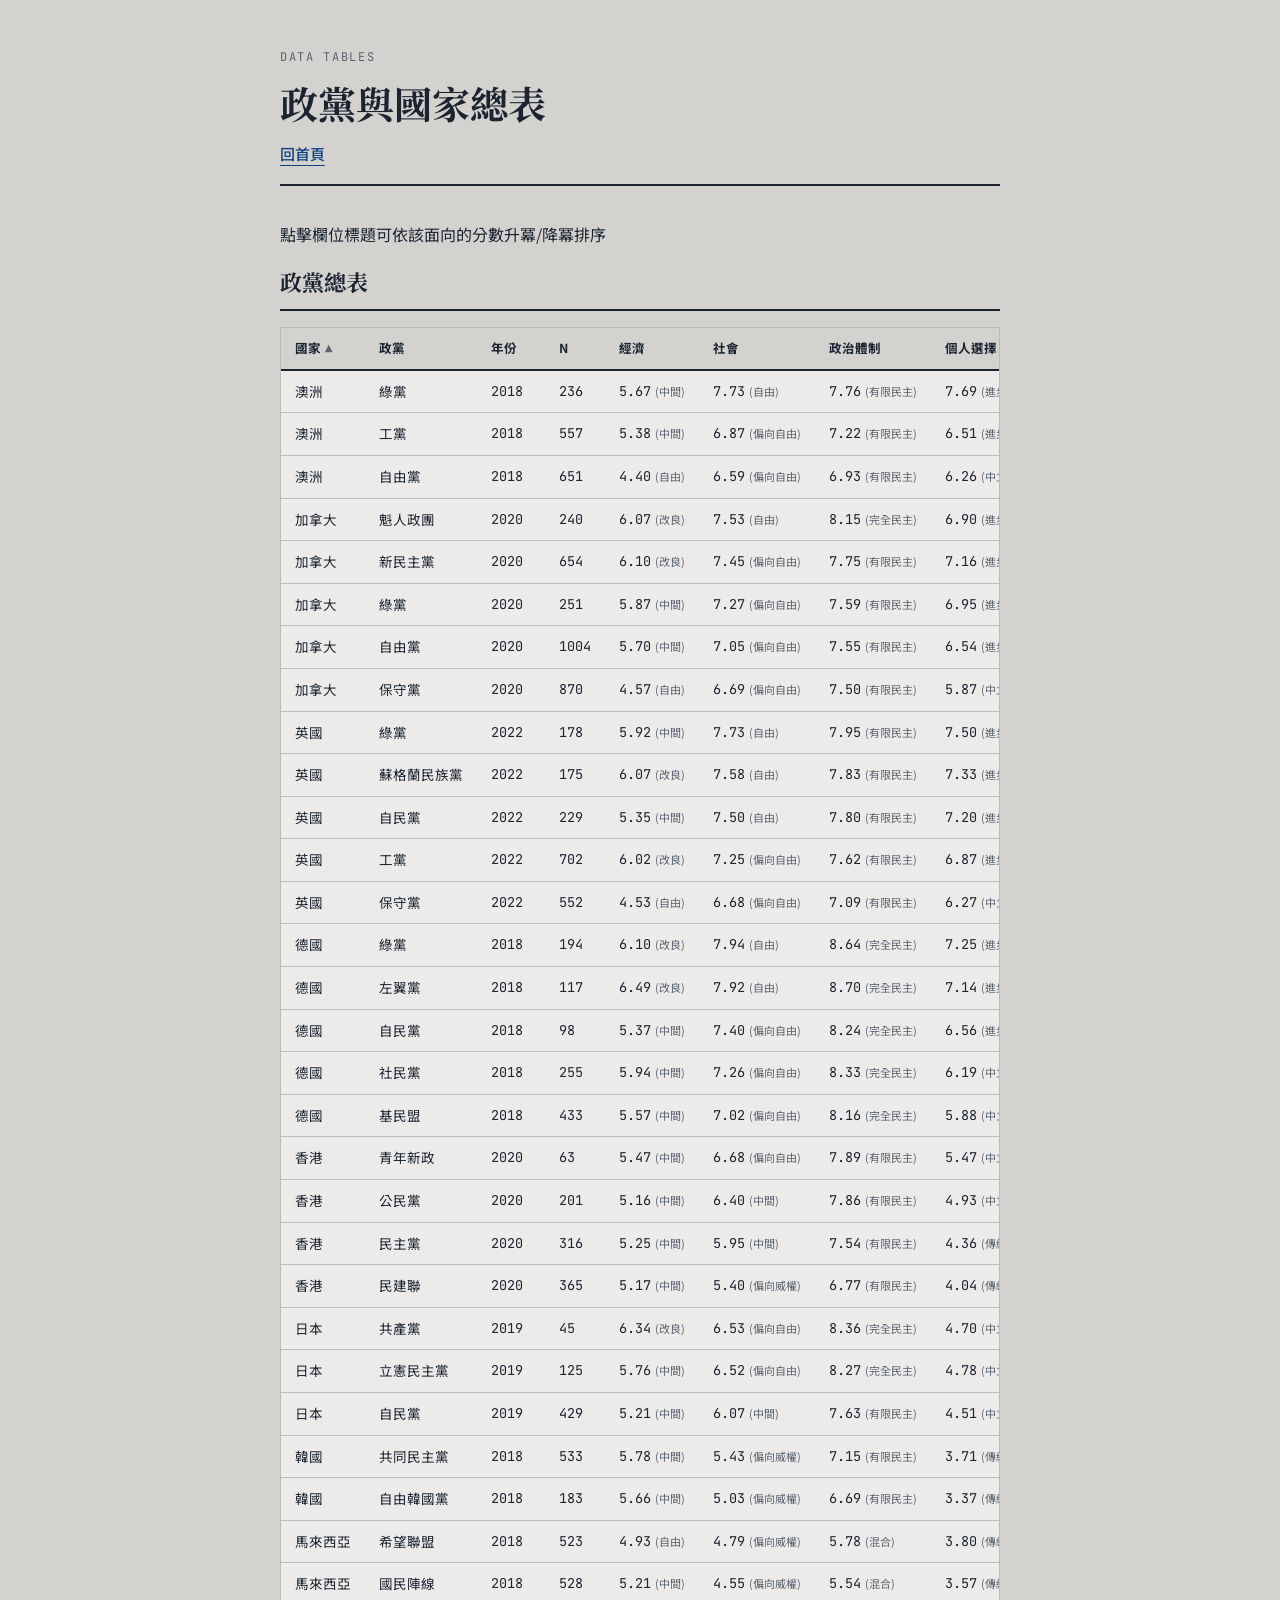
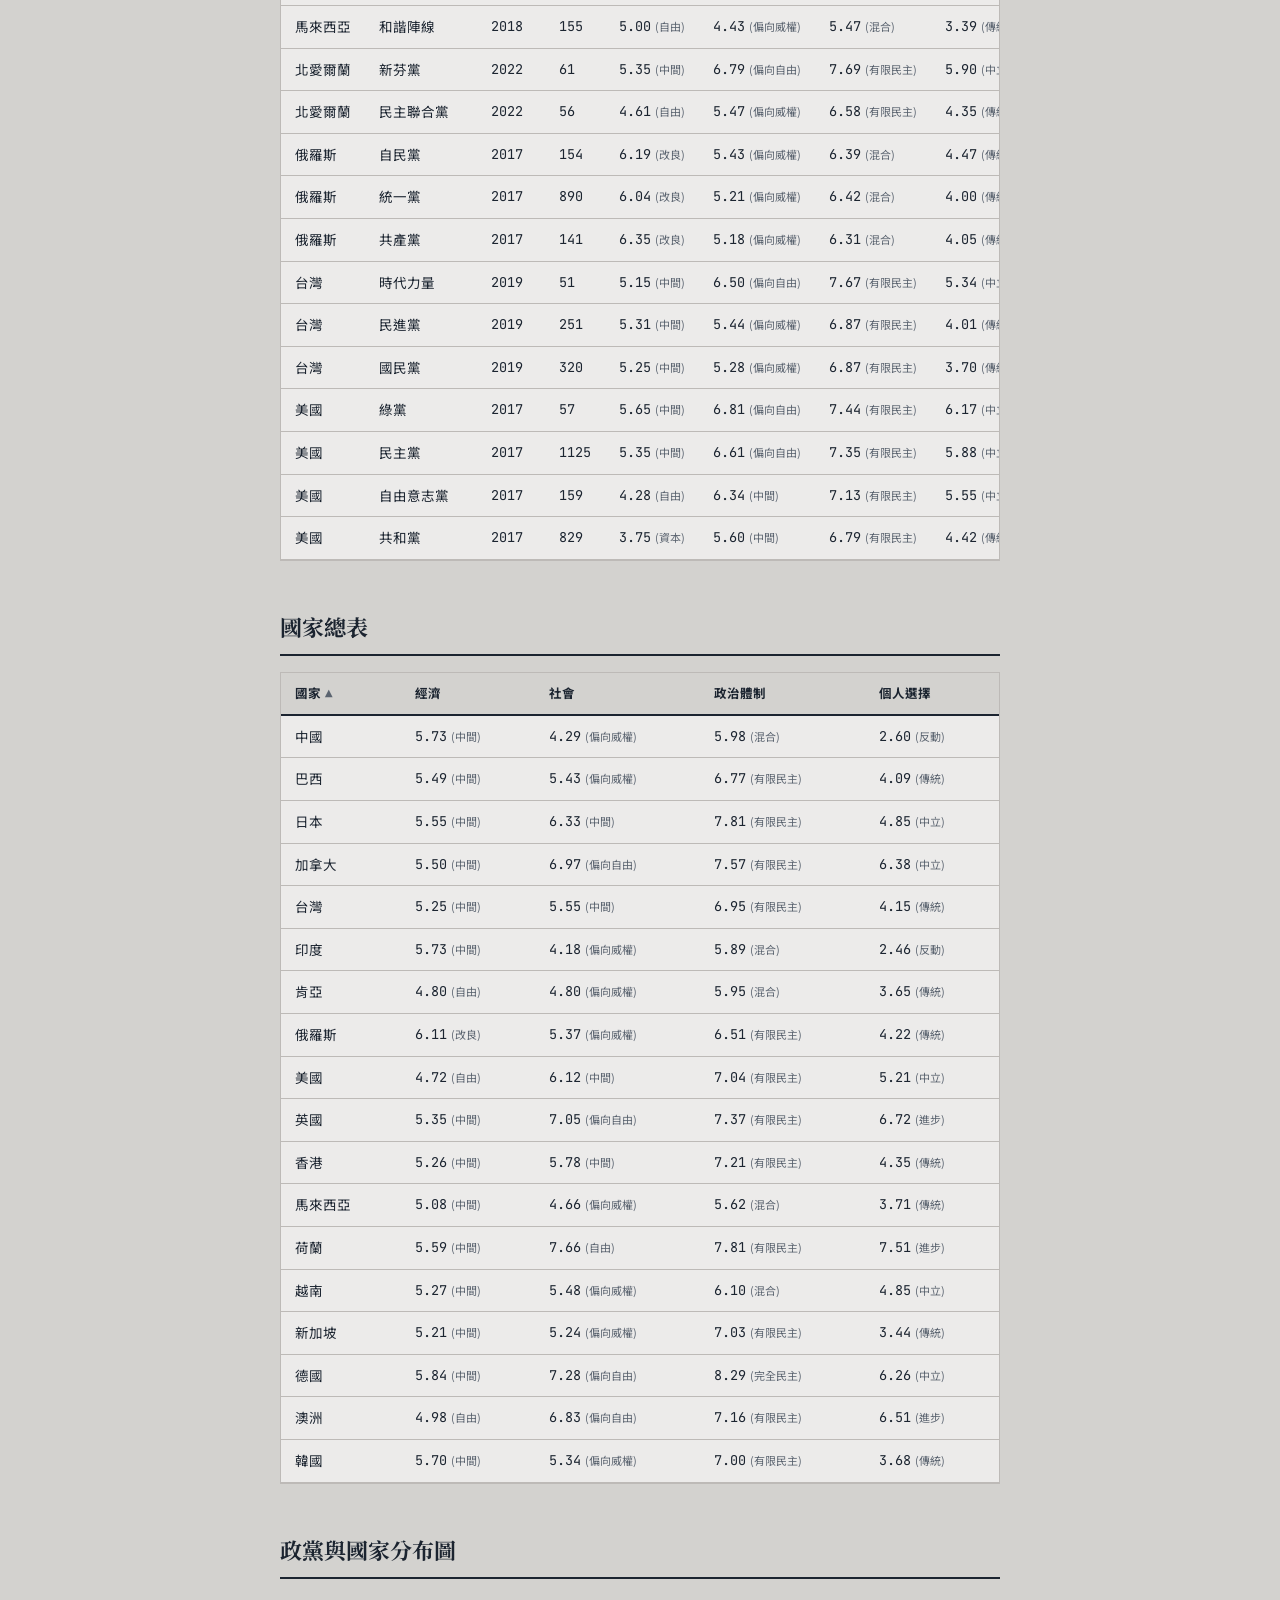
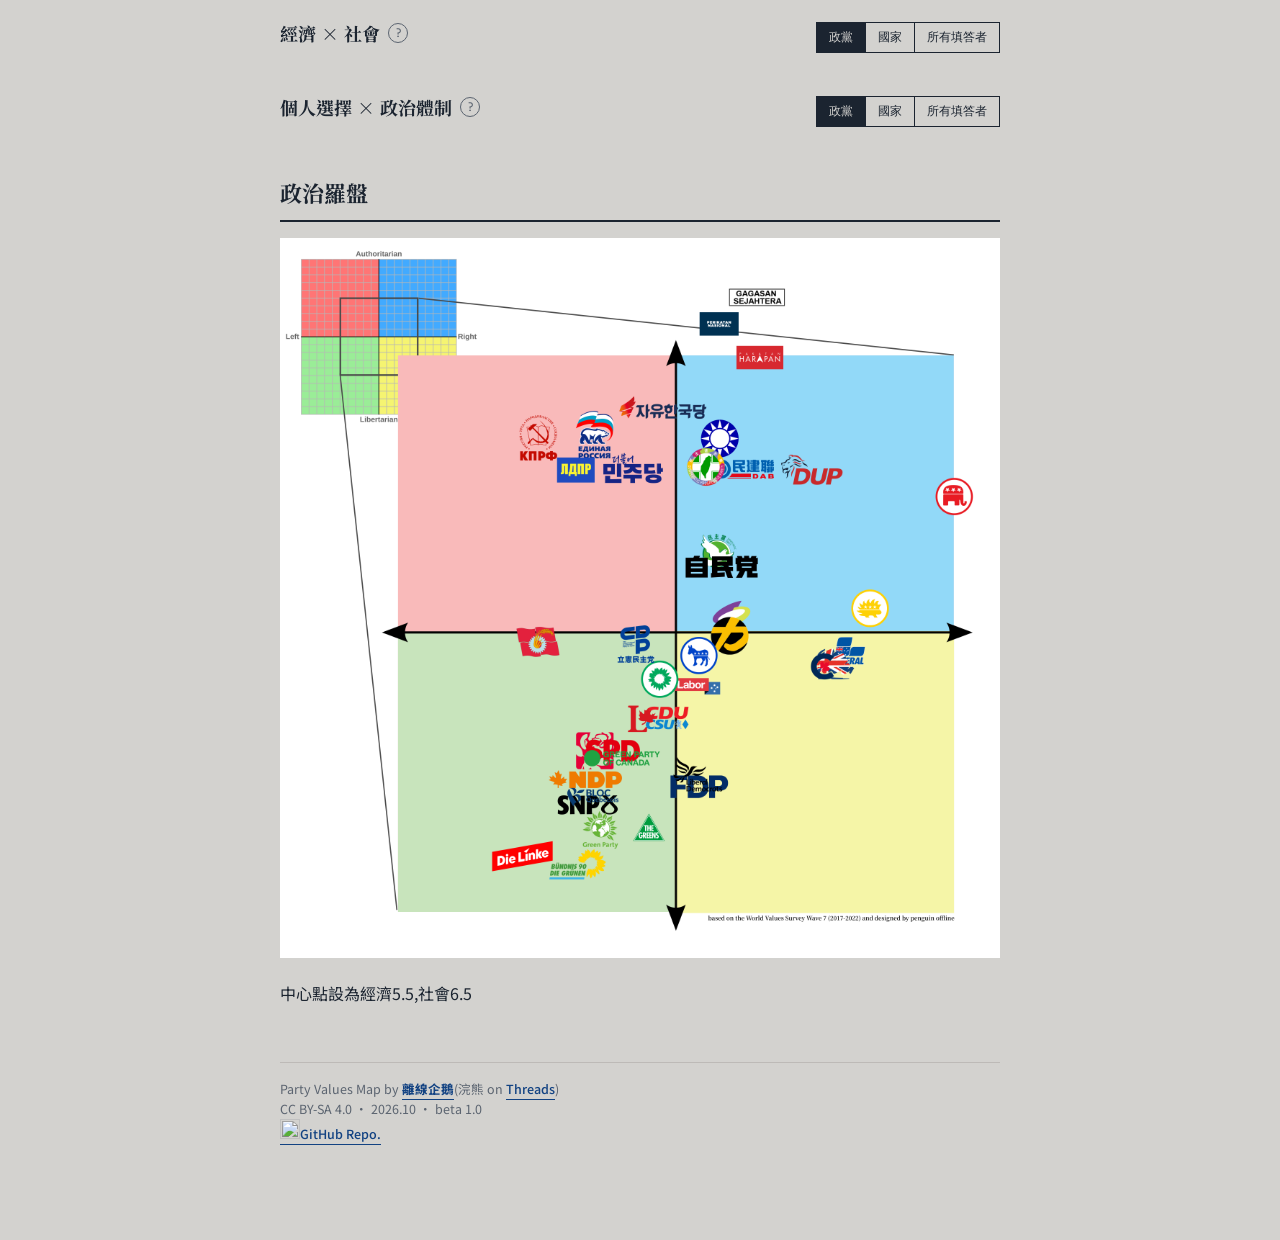
==== commit 598b263a: "從測驗結果引入分布圖" ====
--- a/data-tables.html
+++ b/data-tables.html
@@ -55,20 +55,63 @@
     </div>
   </section>
 
+  <section>
+    <h2 class="section-heading">政黨與國家分布圖</h2>
+
+    <div class="chart-block">
+      <div class="chart-head">
+        <span class="chart-title-group">
+          <span class="chart-title">經濟 × 社會</span>
+          <button class="info-btn" type="button" aria-label="說明"
+            data-info-title="經濟 × 社會"
+            data-info-body="平等和自由的一端包含進步主義、民主社會主義、古典馬克思主義等;平等和威權的一端包含威權社會主義等;市場和威權的一端包含保守主義、法西斯主義等;市場和自由的一端包含資本主義、保守自由主義等。&#13;電腦版滑鼠懸停點位可查看詳細資料。">?</button>
+        </span>
+        <div class="toggle-group" data-chart="eqli">
+          <button data-mode="party" class="active">政黨</button>
+          <button data-mode="country">國家</button>
+          <button data-mode="all">所有填答者</button>
+        </div>
+      </div>
+      <div id="chart-eqli"></div>
+    </div>
+
+    <div class="chart-block">
+      <div class="chart-head">
+        <span class="chart-title-group">
+          <span class="chart-title">個人選擇 × 政治體制</span>
+          <button class="info-btn" type="button" aria-label="說明"
+            data-info-title="個人選擇 × 政治體制"
+            data-info-body="靠近右上表示最高的自由程度;靠近右下則民主程度低但個人自由度高;靠近左下則最為集體主義;靠近左上則支持民主但有較傳統的價值觀">?</button>
+        </span>
+        <div class="toggle-group" data-chart="indem">
+          <button data-mode="party" class="active">政黨</button>
+          <button data-mode="country">國家</button>
+          <button data-mode="all">所有填答者</button>
+        </div>
+      </div>
+      <div id="chart-indem"></div>
+    </div>
+  </section>
+
 <section>
   <h2 class="section-heading">政治羅盤</h2>
     <img src="https://pengoffline.github.io/party-map/pictures/world_party.png" style="width: 100%; height: auto;">
-    <p>中心點設為經濟5.5，社會6.5</p>
+    <p>中心點設為經濟5.5,社會6.5</p>
 </section>
-  
+
   <div class="footer-note">
-    Party Values Map by <a href="https://linktr.ee/penguin.offline" class="internal-link"><b>離線企鵝</b></a>（浣熊 on <a href="https://www.threads.com/@_321raccoon" class="internal-link">Threads</a>）<br>
+    Party Values Map by <a href="https://linktr.ee/penguin.offline" class="internal-link"><b>離線企鵝</b></a>(浣熊 on <a href="https://www.threads.com/@_321raccoon" class="internal-link">Threads</a>)<br>
     CC BY-SA 4.0 · 2026.10 · beta 1.0<br>
     <a href="https://github.com/pengoffline/party-map/tree/main" class="internal-link"><img src="https://upload.wikimedia.org/wikipedia/commons/c/c2/GitHub_Invertocat_Logo.svg" width="20" height="20">GitHub Repo.</a>
   </div>
   </div>
 </div>
 
+<div id="dot-popover" class="dot-popover arrow-bottom hidden">
+  <div class="dot-popover-title"></div>
+  <div class="dot-popover-body"></div>
+</div>
+
 <script type="module" src="data-tables.js"></script>
 </body>
 </html>
--- a/style.css
+++ b/style.css
@@ -1,43 +1,23 @@
-/* ============================================================
-   政治價值測驗 — 全站樣式表
-   ------------------------------------------------------------
-   視覺風格:「量表紙本 / 方格紙」——米杏底 + 方格背景,墨藍文字,
-   標題用襯線字(像正式文件/選票),數據用等寬字(像儀表數字)。
-
-   共用給多個頁面:index.html(測驗+結果)、data-tables.html(總表)、
-   blank-template.html(擴充頁面範本)都引用這一份檔案。
-
-   四個維度各自有專屬顏色,全站統一,新增樣式時盡量沿用這套顏色語意:
-     --c-equality   平等 / 經濟軸
-     --c-liberty    自由 / 社會軸
-     --c-democracy  民主 / 政治體制軸
-     --c-individual 個人 / 個人選擇軸
-   ============================================================ */
-
 @import url('https://fonts.googleapis.com/css2?family=Noto+Serif+TC:wght@500;700&family=Noto+Sans+TC:wght@400;500;700&family=JetBrains+Mono:wght@400;600&display=swap');
 
 /* ---------- 全域顏色 / 字體變數 ---------- */
 :root {
-  --paper: #cfcdc9;       /* 頁面底色(米杏方格紙) */
-  --paper-line: #D8D3CF;  /* 方格紙格線顏色 */
+  --paper: #d3d2cf;       /* 頁面底色 灰色 */
+  --card: #ecebea;   /* 卡片/區塊背景色 米白色 */
+  --paper-line: #D8D3CF;  /* 格線顏色 */
   --ink: #1B2430;         /* 主要文字/邊框顏色(墨藍) */
   --ink-soft: #5B6470;    /* 次要文字顏色(較淡的墨藍灰) */
-  --rule: #B9B2AA;        /* 一般分隔線/邊框顏色(卡片邊框、表格格線等) */
+  --rule: #bdbab7;        /* 一般分隔線/邊框顏色(卡片邊框、表格格線等) */
 
   /* 四個維度的識別色,全站統一使用,不要另外開新顏色 */
   --c-equality: #FF7575;   /* 黃 — 平等 / 經濟軸 */
   --c-liberty: #3B5BA5;    /* 藍 — 自由 / 社會軸 */
   --c-democracy: #A63D40;  /* 黃 — 民主 / 政治體制軸(也拿來當「你的點」跟強調色用) */
   --c-individual: #9AED97; /* 綠 — 個人 / 個人選擇軸 */
-
-  --card: #f4f3f1;   /* 卡片/區塊背景色(比頁面底色稍亮的米色) */
-  --focus: #1B2430;  /* 目前未實際使用,保留給未來 focus 樣式擴充 */
-
-  /* 結果頁四條進度條專用的粉彩填色(與上面文字/圖表用的深色識別色分開管理) */
-  --bar-equality: #FF7575;   /* 紅色 / 經濟軸 */
-  --bar-liberty: #9AED97;    /* 綠色 / 社會軸 */
-  --bar-democracy: #F5F471;  /* 黃色 / 政治體制軸 */
-  --bar-individual: #42AAFF; /* 藍色 / 個人選擇軸 */
+  --bar-equality: #bd6262;   /* 紅色 / 經濟軸 */
+  --bar-liberty: #75ba6a;    /* 綠色 / 社會軸 */
+  --bar-democracy: #ccbb58;  /* 黃色 / 政治體制軸 */
+  --bar-individual: #5380b8; /* 藍色 / 個人選擇軸 */
 }
 
 /* ---------- 基本重置 / 版面 ---------- */
@@ -90,7 +70,7 @@
 .masthead p {
   color: var(--ink-soft);
   font-size: 15px;
-  max-width: 56ch; /* 限制每行字數,避免大螢幕上一行太長不好讀 */
+  max-width: 75ch; /* 限制每行字數,避免大螢幕上一行太長不好讀 */
   margin: 0;
 }
 
@@ -99,7 +79,7 @@
    ============================================================ */
 .intro-card {
   background: var(--card);
-  border: 1px solid var(--rule);
+  border: 2px solid var(--rule);
   padding: 28px;
 }
 .intro-card ul {
@@ -127,14 +107,15 @@
 .content-card {
   /* 一般內文卡片,樣式跟 .intro-card / .q-card 系出同源(米色卡片+邊框) */
   background: var(--card);
-  border: 1px solid var(--rule);
-  padding: 28px;
+  border: 0px solid var(--rule);
+  padding: 22px;
+  text-align: justify; 
 }
 .content-card ul {
   padding-left: 20px;
-  margin: 16px 0;
-}
-.content-card li { margin-bottom: 6px; }
+  margin: 14px 0;
+}
+.content-card li { margin-bottom: 5px; }
 .content-card p:first-child { margin-top: 0; }
 .content-card p:last-child { margin-bottom: 0; }
 
@@ -254,7 +235,7 @@
    ============================================================ */
 .q-card {
   background: var(--card);
-  border: 1px solid var(--rule);
+  border: 2px solid var(--rule);
   padding: 32px 28px;
   margin-bottom: 24px;
 }
@@ -269,7 +250,7 @@
 .q-item {
   /* 個別題目的具體敘述文字(例如某一條政策的名稱) */
   font-family: 'Noto Serif TC', serif;
-  font-weight: 700;
+  font-weight: 550;
   font-size: 18px;
   color: var(--ink);
   margin: 0 0 24px;
@@ -280,8 +261,8 @@
   display: flex;
   justify-content: space-between;
   font-family: 'Noto Serif TC', serif;
-  font-weight: 700;
-  font-size: 18px;
+  font-weight: 550;
+  font-size: 17px;
   color: var(--ink);
   gap: 16px;
   margin-bottom: 24px;
@@ -373,16 +354,16 @@
    ============================================================ */
 .ideology-panel {
   background: var(--card);
-  border: 1.5px solid var(--ink); /* 邊框比其他卡片粗一點,強調這是結果頁的視覺重心 */
+  border: 2.5px solid #999999; /* 邊框比其他卡片粗一點,強調這是結果頁的視覺重心 改成灰色*/
   padding: 22px 28px;
   margin-bottom: 8px;
 }
 .match-sentence {
   /* 「你的意識形態和 OO 支持者最接近」那句話 */
   font-family: 'Noto Serif TC', serif;
-  font-size: 20px;
-  font-weight: 500;
-  margin: 0 0 16px;
+  font-size: 18px;
+  font-weight: 600;
+  margin: 0 0 15px;
   text-align: center;
 }
 .match-sentence strong { color: var(--c-democracy); } /* 政黨名稱用強調色標出來 */
@@ -455,8 +436,8 @@
 
 .ibar-overall-note {
   /* 結果卡片最下方,放 World Party Map 的「經濟/政治/個人最接近」三行(.notes-match-row) */
-  margin-top: 14px;
-  padding-top: 8px;
+  margin-top: 10px;
+  padding-top: 2px;
   border-top: 1px solid var(--rule);
   font-size: 13px;
   line-height: 1.6;
@@ -481,7 +462,7 @@
   font-size: 12.5px;
   color: var(--ink-soft);
   line-height: 1.6;
-  border: 1px solid var(--rule);
+  border: 1.5px solid var(--rule);
   background: var(--card);
   padding: 10px 14px;
   margin-bottom: 14px;
@@ -553,7 +534,7 @@
   width: 100%;
   height: auto;
   background: var(--card);
-  border: 1px solid var(--rule);
+  border: 1.5px solid var(--rule);
 }
 .chart text { font-family: 'JetBrains Mono', monospace; fill: var(--ink-soft); } /* 格線數字預設樣式 */
 .chart .axis-label { font-family: 'Noto Sans TC', sans-serif; fill: var(--ink); font-weight: 700; font-size: 13px; }
@@ -618,8 +599,8 @@
   font-size: 13px;
   margin-top: 10px;
 }
-.status-msg.ok { color: var(--c-individual); }
-.status-msg.err { color: var(--c-democracy); }
+.status-msg.ok { color: #4da63d; }
+.status-msg.err { color: #a63d40; }
 
 .hidden { display: none !important; } /* 全站共用的畫面切換(intro/quiz/result 三個畫面互相切換用) */
 
@@ -687,32 +668,15 @@
 .dot-popover.arrow-top::after { top: -5px; }
 
 /* ============================================================
-   結果頁座標圖下方的白底文字區塊(目前 index.html 沒有用到,
-   保留供日後需要白底說明框時使用)
-   ============================================================ */
-.notes-block {
-  background: #FFFFFF; /* 特意用純白,跟其他區塊的米色系(--card)做出區隔 */
-  border: 1px solid var(--rule);
-  padding: 28px;
-  margin: 32px 0;
-  min-height: 120px;
-}
-.notes-block .placeholder {
-  color: var(--ink-soft);
-  text-align: center;
-  margin: 0;
-}
-
-/* ============================================================
    意識形態卡片(.ideology-panel)最上方的「World Party Map」標題,
    以及最下方「經濟/政治/個人最接近」三行政黨配對
    (app.js renderIdeologyPanel() / worldPartyMapRowsHTML())
    ============================================================ */
 .notes-title {
-  /* 方框上部的標題,呼應 .chart-title 的襯線粗體風格 */
-  font-family: 'Noto Serif TC', serif;
-  font-weight: 700;
-  font-size: 18px;
+  /* 方框上部的標題 */
+  font-family: 'Noto Sans TC', serif;
+  font-weight: 600;
+  font-size: 16px;
   margin: 0 0 10px;
   text-align: center;
 }
@@ -785,14 +749,14 @@
    之間的「查看完整資料表格」「回到測驗」等連結)
    ============================================================ */
 .internal-link {
-  color: var(--ink);
+  color: #124282;
   text-decoration: none;
-  border-bottom: 1px solid var(--ink);
+  border-bottom: 1px solid #124282;
   padding-bottom: 1px;
   font-weight: 500;
   transition: color 0.15s ease, border-color 0.15s ease;
 }
-.internal-link:visited { color: var(--ink); }
+.internal-link:visited { color: #124282; }
 .internal-link:hover,
 .internal-link:focus-visible {
   color: var(--c-democracy);
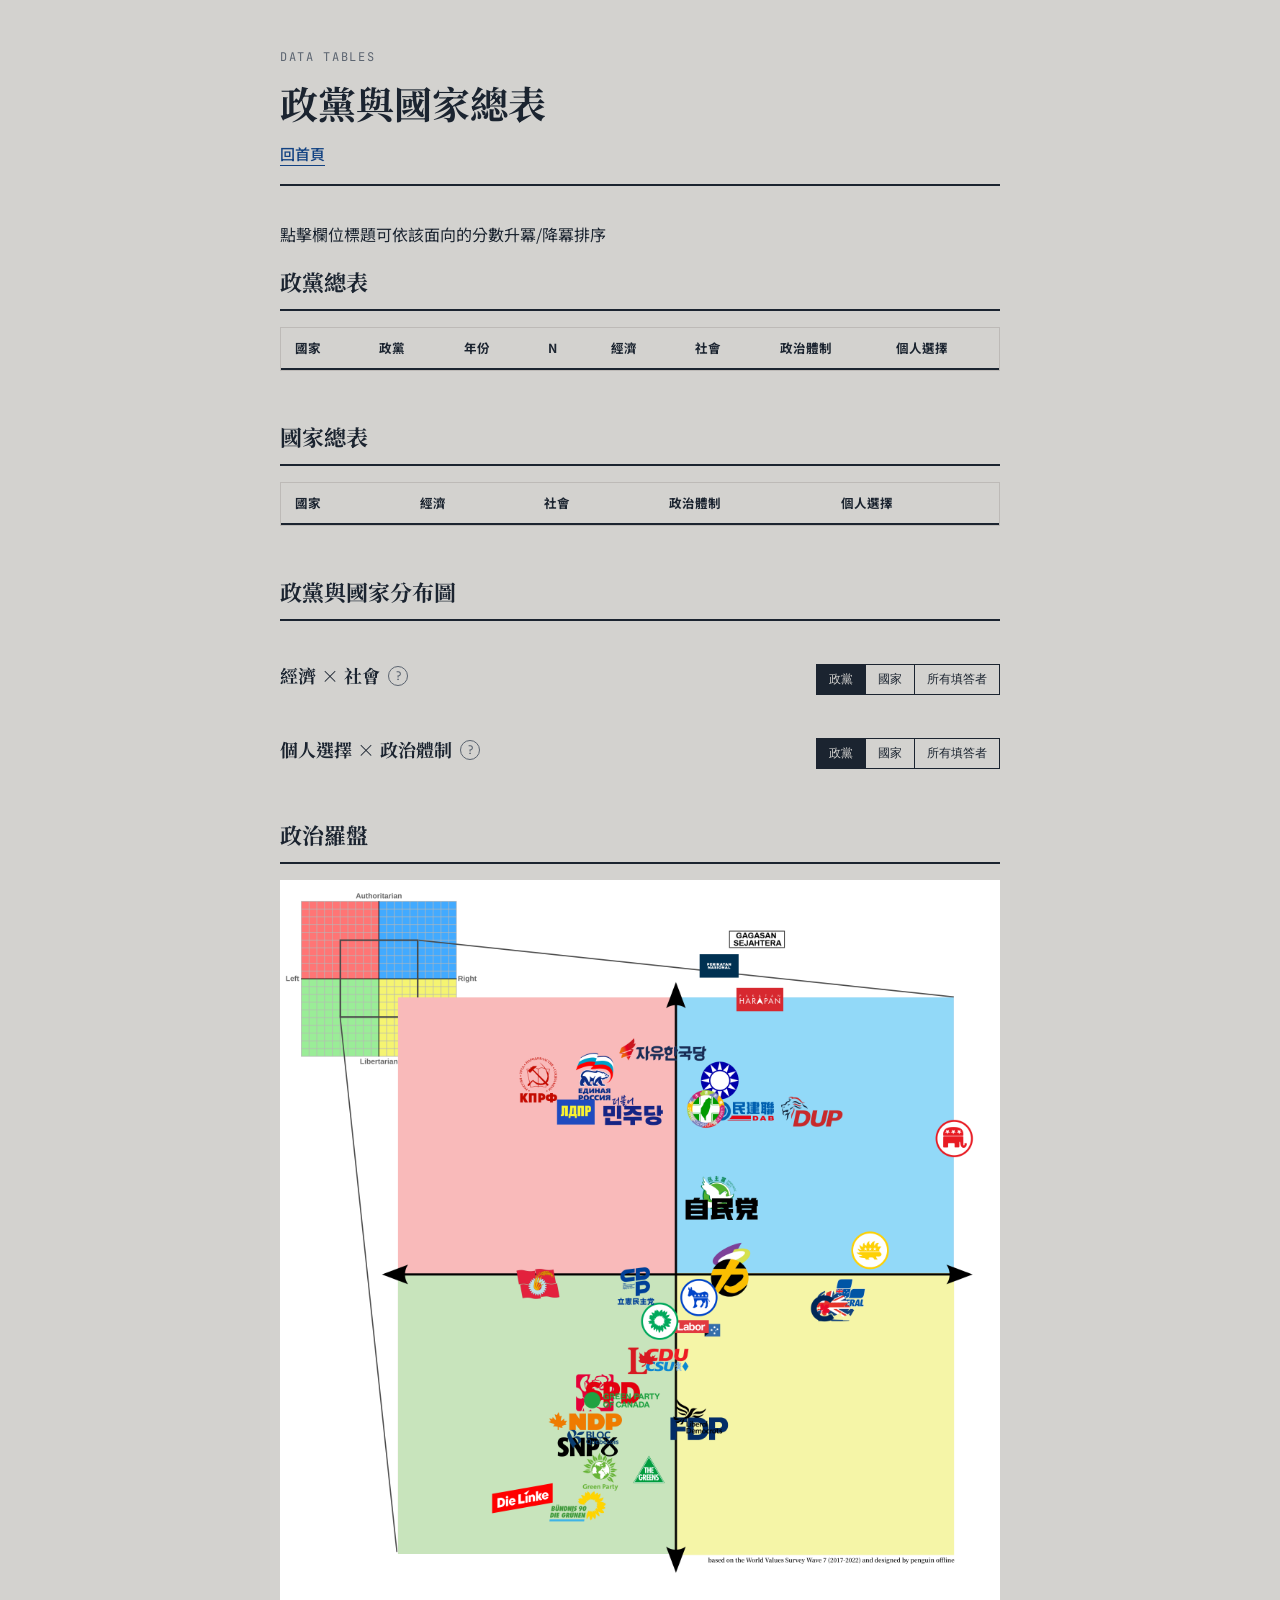
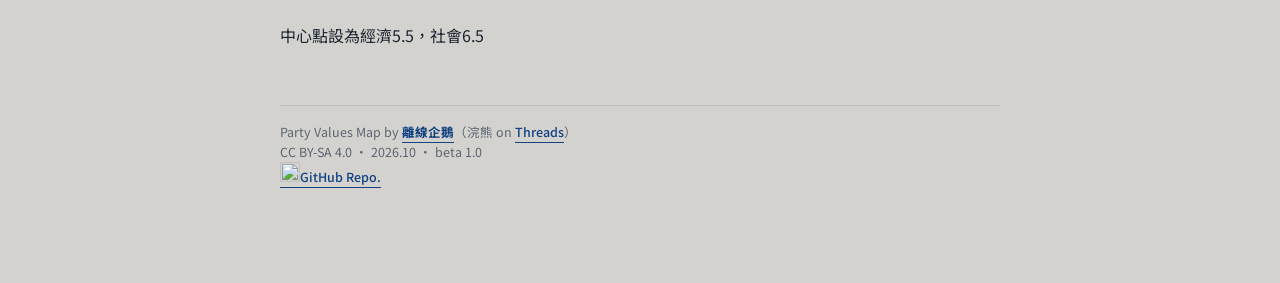
==== commit 6341f6bd: "修正筆誤" ====
--- a/data-tables.html
+++ b/data-tables.html
@@ -64,7 +64,7 @@
           <span class="chart-title">經濟 × 社會</span>
           <button class="info-btn" type="button" aria-label="說明"
             data-info-title="經濟 × 社會"
-            data-info-body="平等和自由的一端包含進步主義、民主社會主義、古典馬克思主義等;平等和威權的一端包含威權社會主義等;市場和威權的一端包含保守主義、法西斯主義等;市場和自由的一端包含資本主義、保守自由主義等。&#13;電腦版滑鼠懸停點位可查看詳細資料。">?</button>
+            data-info-body="平等和自由的一端包含進步主義、民主社會主義、古典馬克思主義等；平等和威權的一端包含威權社會主義等；市場和威權的一端包含保守主義、法西斯主義等；市場和自由的一端包含資本主義、保守自由主義等。&#13;電腦版滑鼠懸停點位可查看詳細資料。">?</button>
         </span>
         <div class="toggle-group" data-chart="eqli">
           <button data-mode="party" class="active">政黨</button>
@@ -81,7 +81,7 @@
           <span class="chart-title">個人選擇 × 政治體制</span>
           <button class="info-btn" type="button" aria-label="說明"
             data-info-title="個人選擇 × 政治體制"
-            data-info-body="靠近右上表示最高的自由程度;靠近右下則民主程度低但個人自由度高;靠近左下則最為集體主義;靠近左上則支持民主但有較傳統的價值觀">?</button>
+            data-info-body="靠近右上表示最高的自由程度；靠近右下則民主程度低但個人自由度高；靠近左下則最為集體主義；靠近左上則支持民主但有較傳統的價值觀">?</button>
         </span>
         <div class="toggle-group" data-chart="indem">
           <button data-mode="party" class="active">政黨</button>
@@ -96,11 +96,11 @@
 <section>
   <h2 class="section-heading">政治羅盤</h2>
     <img src="https://pengoffline.github.io/party-map/pictures/world_party.png" style="width: 100%; height: auto;">
-    <p>中心點設為經濟5.5,社會6.5</p>
+    <p>中心點設為經濟5.5，社會6.5</p>
 </section>
 
   <div class="footer-note">
-    Party Values Map by <a href="https://linktr.ee/penguin.offline" class="internal-link"><b>離線企鵝</b></a>(浣熊 on <a href="https://www.threads.com/@_321raccoon" class="internal-link">Threads</a>)<br>
+    Party Values Map by <a href="https://linktr.ee/penguin.offline" class="internal-link"><b>離線企鵝</b></a>（浣熊 on <a href="https://www.threads.com/@_321raccoon" class="internal-link">Threads</a>）<br>
     CC BY-SA 4.0 · 2026.10 · beta 1.0<br>
     <a href="https://github.com/pengoffline/party-map/tree/main" class="internal-link"><img src="https://upload.wikimedia.org/wikipedia/commons/c/c2/GitHub_Invertocat_Logo.svg" width="20" height="20">GitHub Repo.</a>
   </div>
